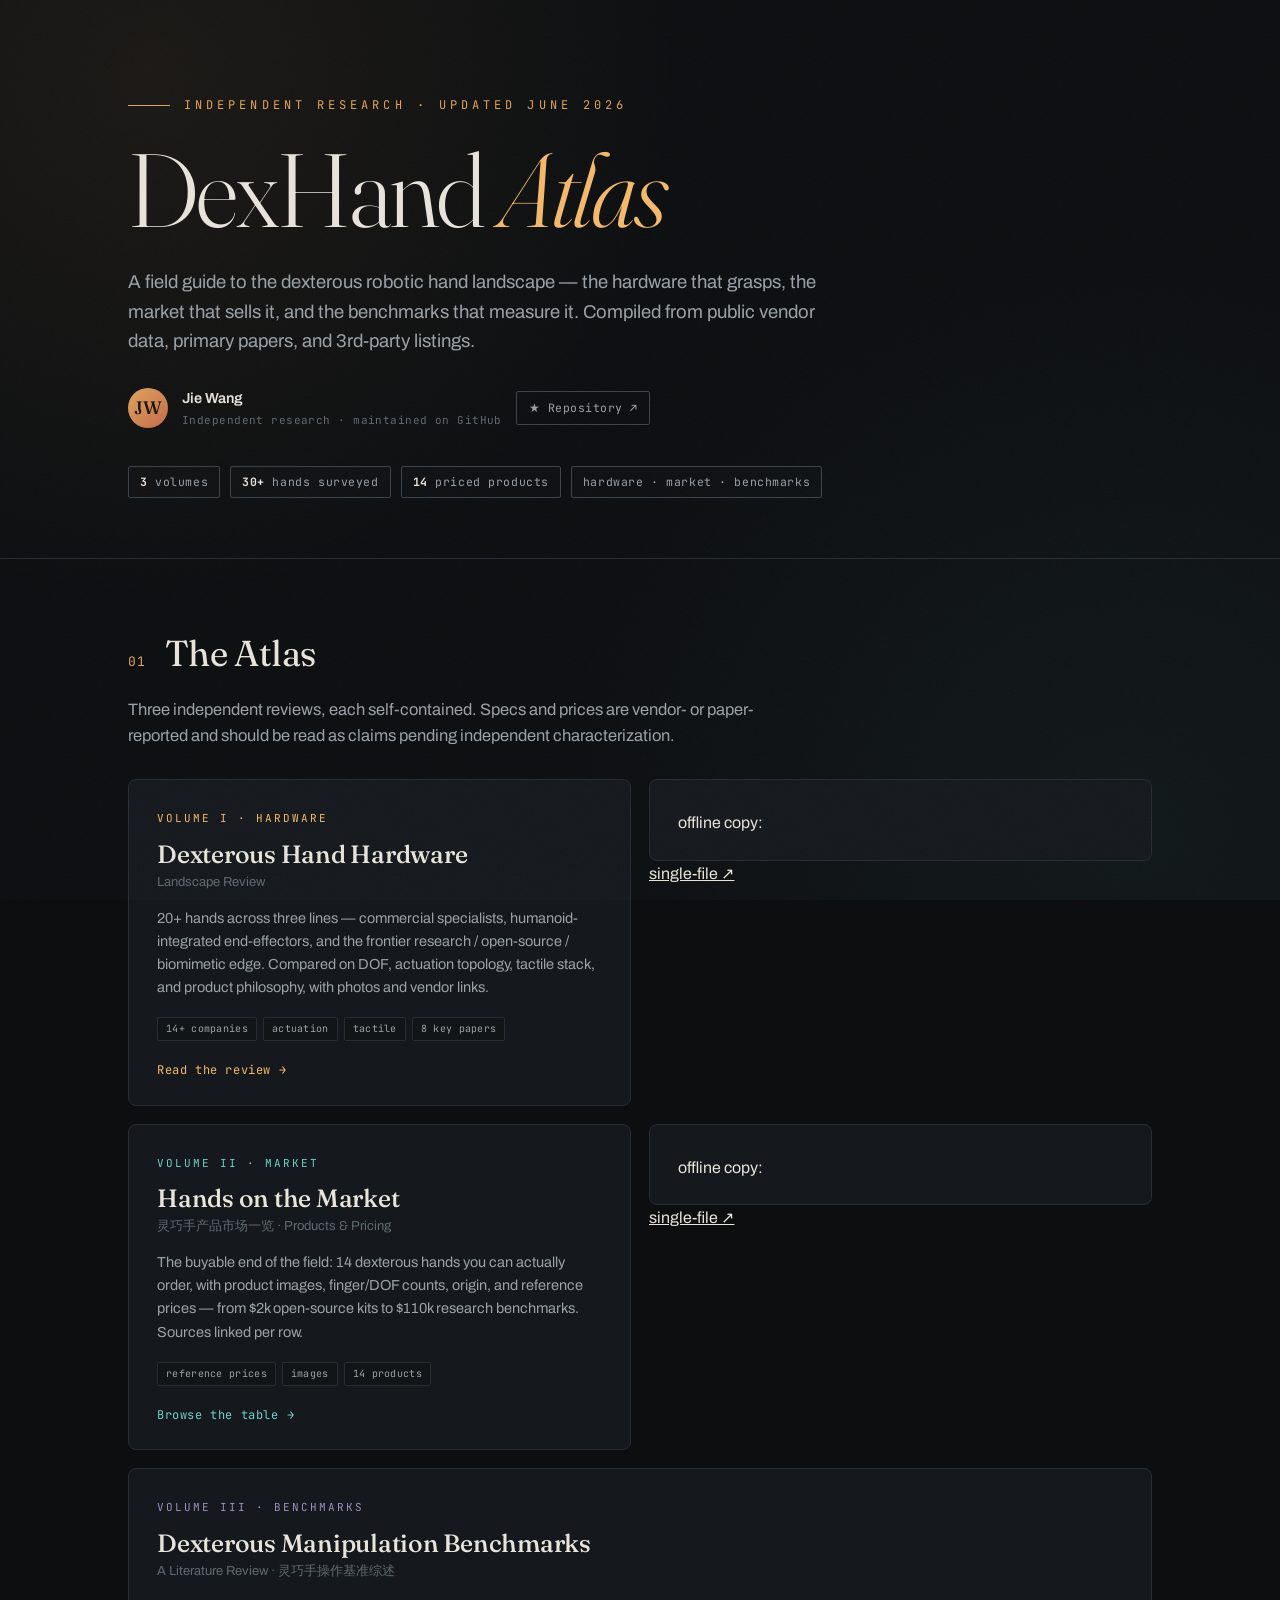
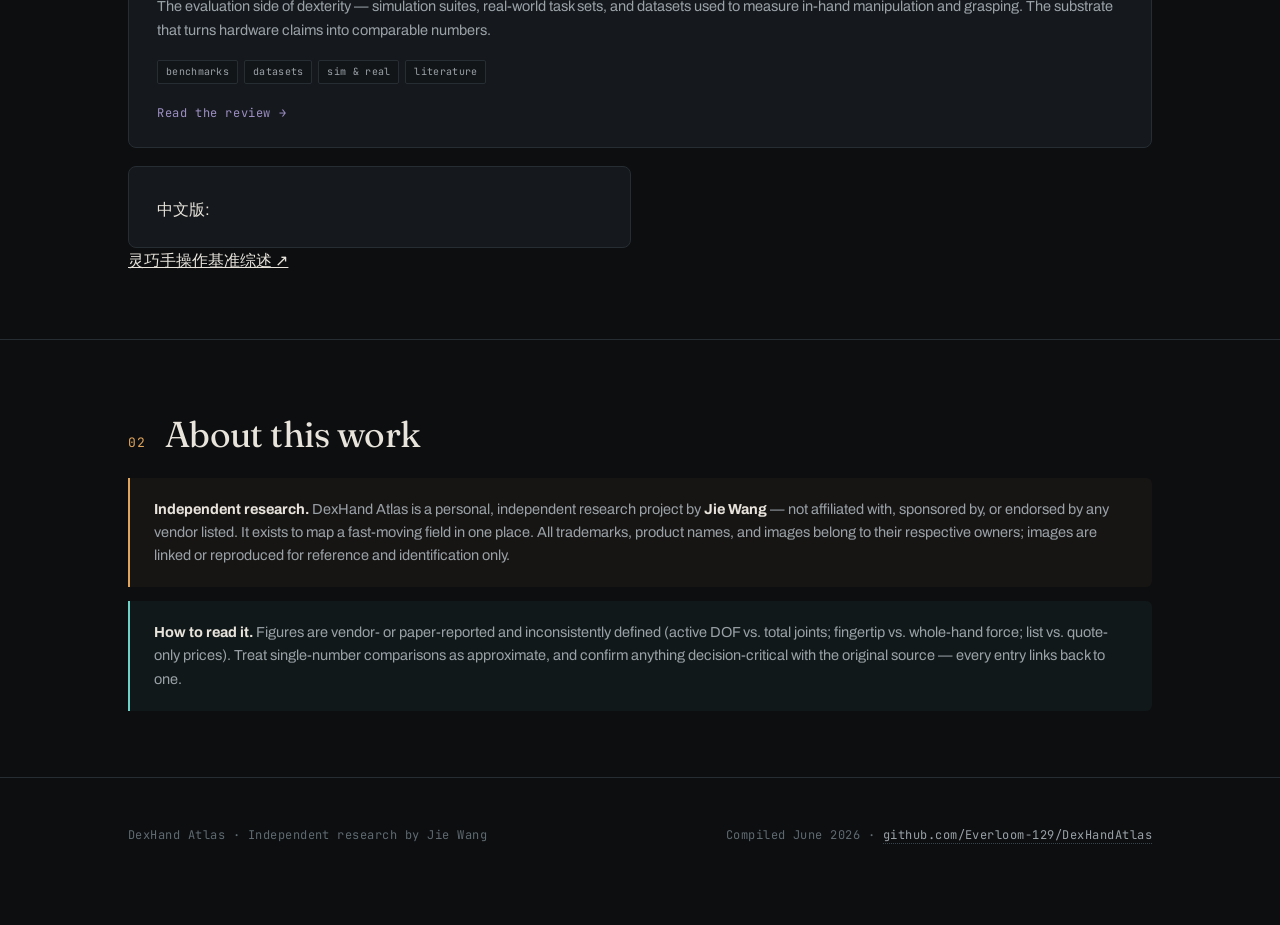
==== index.html @ f581eaa3 "Add landing page for GitHub Pages Independent-research index linking the three volumes (hardware lan" ====
<!DOCTYPE html>
<html lang="en">
<head>
<meta charset="UTF-8">
<meta name="viewport" content="width=device-width, initial-scale=1.0">
<title>DexHand Atlas — Dexterous Hand Research</title>
<meta name="description" content="An independent research atlas of the dexterous robotic hand landscape: hardware, market & pricing, and manipulation benchmarks. Compiled by Jie Wang.">
<meta name="author" content="Jie Wang">
<!-- Open Graph -->
<meta property="og:title" content="DexHand Atlas — Dexterous Hand Research">
<meta property="og:description" content="An independent research atlas of the dexterous robotic hand landscape: hardware, market, and benchmarks.">
<meta property="og:type" content="website">
<link rel="preconnect" href="https://fonts.googleapis.com">
<link rel="preconnect" href="https://fonts.gstatic.com" crossorigin>
<link href="https://fonts.googleapis.com/css2?family=Fraunces:ital,opsz,wght@0,9..144,300..900;1,9..144,400&family=JetBrains+Mono:wght@400;500;700&family=Archivo:wght@400;500;600;700&display=swap" rel="stylesheet">
<style>
  :root{
    --bg:#0c0e10; --bg-2:#121518; --panel:#15191d; --panel-2:#1b2025;
    --line:#262d33; --line-bright:#3a444c;
    --ink:#e8e4dc; --ink-dim:#9aa2a8; --ink-faint:#5f6a71;
    --amber:#e0a45c; --amber-bright:#f4b96b; --cyan:#6fd0c8; --rust:#c46a4a;
    --green:#86b06a; --violet:#9d8fc4;
    --mono:'JetBrains Mono',ui-monospace,monospace;
    --sans:'Archivo',system-ui,sans-serif;
    --serif:'Fraunces',Georgia,serif;
  }
  *{box-sizing:border-box;margin:0;padding:0}
  html{scroll-behavior:smooth}
  body{
    background:var(--bg);color:var(--ink);font-family:var(--sans);line-height:1.6;font-size:16px;
    -webkit-font-smoothing:antialiased;
    background-image:
      radial-gradient(circle at 12% 8%, rgba(224,164,92,.07), transparent 38%),
      radial-gradient(circle at 88% 92%, rgba(111,208,200,.05), transparent 42%);
    background-attachment:fixed;
  }
  body::before{
    content:"";position:fixed;inset:0;pointer-events:none;z-index:9999;opacity:.035;
    background-image:url("data:image/svg+xml,%3Csvg xmlns='http://www.w3.org/2000/svg' width='120' height='120'%3E%3Cfilter id='n'%3E%3CfeTurbulence type='fractalNoise' baseFrequency='.85' numOctaves='3'/%3E%3C/filter%3E%3Crect width='100%25' height='100%25' filter='url(%23n)'/%3E%3C/svg%3E");
  }
  .wrap{max-width:1080px;margin:0 auto;padding:0 28px}
  a{color:inherit}

  /* hero */
  header.hero{padding:96px 0 60px;border-bottom:1px solid var(--line);position:relative;overflow:hidden}
  .kick{
    font-family:var(--mono);font-size:12px;letter-spacing:.34em;text-transform:uppercase;
    color:var(--amber);margin-bottom:26px;display:flex;gap:14px;align-items:center;
    opacity:0;animation:fade .7s ease .1s forwards;
  }
  .kick::before{content:"";width:42px;height:1px;background:var(--amber)}
  h1.title{
    font-family:var(--serif);font-weight:300;font-size:clamp(46px,9vw,104px);line-height:.95;
    letter-spacing:-.025em;opacity:0;animation:rise .9s cubic-bezier(.2,.7,.2,1) .2s forwards;
  }
  h1.title em{font-style:italic;color:var(--amber-bright)}
  .hero .sub{
    margin-top:28px;max-width:64ch;color:var(--ink-dim);font-size:18.5px;
    opacity:0;animation:rise .9s cubic-bezier(.2,.7,.2,1) .35s forwards;
  }
  .byline{
    margin-top:30px;display:flex;align-items:center;gap:14px;flex-wrap:wrap;
    opacity:0;animation:fade .8s ease .5s forwards;
  }
  .byline .avatar{
    width:40px;height:40px;border-radius:50%;background:linear-gradient(135deg,var(--amber),var(--rust));
    display:flex;align-items:center;justify-content:center;font-family:var(--serif);font-weight:500;
    color:#1a1205;font-size:18px;flex-shrink:0;
  }
  .byline .who{font-size:14.5px;color:var(--ink)}
  .byline .who b{font-weight:600}
  .byline .who span{display:block;font-family:var(--mono);font-size:11px;color:var(--ink-faint);letter-spacing:.04em;margin-top:2px}
  .byline a.gh{
    font-family:var(--mono);font-size:11.5px;letter-spacing:.04em;color:var(--ink-dim);
    border:1px solid var(--line-bright);border-radius:2px;padding:7px 12px;text-decoration:none;transition:all .2s;
  }
  .byline a.gh:hover{border-color:var(--cyan);color:var(--ink)}
  .meta{margin-top:36px;display:flex;flex-wrap:wrap;gap:10px;opacity:0;animation:fade .8s ease .6s forwards}
  .chip{
    font-family:var(--mono);font-size:11.5px;letter-spacing:.05em;border:1px solid var(--line-bright);
    border-radius:2px;padding:6px 11px;color:var(--ink-dim);background:rgba(255,255,255,.012);
  }
  .chip b{color:var(--ink)}

  /* section */
  section{padding:66px 0;border-bottom:1px solid var(--line)}
  .sec-head{display:flex;align-items:baseline;gap:18px;margin-bottom:14px}
  .sec-num{font-family:var(--mono);font-size:13px;color:var(--amber);letter-spacing:.1em}
  .sec-head h2{font-family:var(--serif);font-weight:400;font-size:clamp(24px,3.4vw,36px);letter-spacing:-.015em}
  .lead{font-size:16.5px;color:var(--ink-dim);max-width:74ch;margin-bottom:30px}

  /* cards */
  .cards{display:grid;grid-template-columns:repeat(2,1fr);gap:18px}
  .card{
    display:flex;flex-direction:column;background:var(--panel);border:1px solid var(--line);
    border-radius:8px;padding:30px 28px 24px;text-decoration:none;position:relative;overflow:hidden;
    transition:border-color .25s,background .25s,transform .25s;
  }
  .card::before{
    content:"";position:absolute;left:0;top:0;height:100%;width:3px;background:var(--accent,var(--amber));
    opacity:.0;transition:opacity .25s;
  }
  .card:hover{background:var(--panel-2);border-color:var(--line-bright);transform:translateY(-3px)}
  .card:hover::before{opacity:1}
  .card.amber{--accent:var(--amber-bright)}
  .card.cyan{--accent:var(--cyan)}
  .card.violet{--accent:var(--violet)}
  .card.green{--accent:var(--green)}
  .card .vol{font-family:var(--mono);font-size:11px;letter-spacing:.18em;text-transform:uppercase;color:var(--accent,var(--amber))}
  .card h3{font-family:var(--serif);font-weight:500;font-size:25px;line-height:1.12;margin:12px 0 0;color:var(--ink);letter-spacing:-.01em}
  .card .zh{font-family:var(--sans);font-size:13px;color:var(--ink-faint);margin-top:4px}
  .card p{font-size:14.5px;color:var(--ink-dim);margin-top:14px;flex:1}
  .card .tags{display:flex;flex-wrap:wrap;gap:6px;margin-top:18px}
  .card .t{font-family:var(--mono);font-size:10px;padding:3px 8px;border-radius:2px;letter-spacing:.03em;background:var(--bg-2);color:var(--ink-dim);border:1px solid var(--line)}
  .card .go{
    margin-top:20px;display:flex;align-items:center;gap:8px;font-family:var(--mono);font-size:12px;
    letter-spacing:.05em;color:var(--accent,var(--amber));
  }
  .card .go .arrow{transition:transform .25s}
  .card:hover .go .arrow{transform:translateX(5px)}
  .card .alt{margin-top:14px;font-family:var(--mono);font-size:11px;color:var(--ink-faint)}
  .card .alt a{color:var(--cyan);text-decoration:none;border-bottom:1px solid transparent}
  .card .alt a:hover{border-bottom-color:var(--cyan)}
  .span2{grid-column:1 / -1}

  /* about */
  .note{border-left:2px solid var(--amber);background:rgba(224,164,92,.05);padding:20px 24px;font-size:14.5px;color:var(--ink-dim);border-radius:0 6px 6px 0}
  .note b{color:var(--ink)}
  .note + .note{margin-top:14px}
  .note.cyan{border-left-color:var(--cyan);background:rgba(111,208,200,.05)}

  footer{padding:48px 0 80px;color:var(--ink-faint);font-family:var(--mono);font-size:12px;letter-spacing:.04em}
  footer .wrap{display:flex;justify-content:space-between;flex-wrap:wrap;gap:12px;align-items:center}
  footer a{color:var(--ink-dim);text-decoration:none;border-bottom:1px dotted var(--line-bright)}
  footer a:hover{color:var(--cyan)}

  @keyframes rise{from{opacity:0;transform:translateY(22px)}to{opacity:1;transform:none}}
  @keyframes fade{from{opacity:0}to{opacity:1}}
  .reveal{opacity:0;transform:translateY(24px);transition:opacity .7s ease,transform .7s cubic-bezier(.2,.7,.2,1)}
  .reveal.in{opacity:1;transform:none}

  @media(max-width:760px){
    .wrap{padding:0 20px}
    .cards{grid-template-columns:1fr}
    header.hero{padding:64px 0 44px}
    section{padding:48px 0}
  }
</style>
</head>
<body>

<header class="hero">
  <div class="wrap">
    <div class="kick">Independent Research · Updated June 2026</div>
    <h1 class="title">DexHand <em>Atlas</em></h1>
    <p class="sub">A field guide to the dexterous robotic hand landscape — the hardware that grasps, the market that sells it, and the benchmarks that measure it. Compiled from public vendor data, primary papers, and 3rd-party listings.</p>
    <div class="byline">
      <div class="avatar">JW</div>
      <div class="who"><b>Jie&nbsp;Wang</b><span>Independent research · maintained on GitHub</span></div>
      <a class="gh" href="https://github.com/Everloom-129/DexHandAtlas" target="_blank" rel="noopener">★ Repository ↗</a>
    </div>
    <div class="meta">
      <span class="chip"><b>3</b> volumes</span>
      <span class="chip"><b>30+</b> hands surveyed</span>
      <span class="chip"><b>14</b> priced products</span>
      <span class="chip">hardware · market · benchmarks</span>
    </div>
  </div>
</header>

<!-- THE ATLAS -->
<section>
  <div class="wrap reveal">
    <div class="sec-head"><span class="sec-num">01</span><h2>The Atlas</h2></div>
    <p class="lead">Three independent reviews, each self-contained. Specs and prices are vendor- or paper-reported and should be read as claims pending independent characterization.</p>

    <div class="cards">

      <a class="card amber" href="dexhand_hardware_review.html">
        <span class="vol">Volume I · Hardware</span>
        <h3>Dexterous Hand Hardware</h3>
        <div class="zh">Landscape Review</div>
        <p>20+ hands across three lines — commercial specialists, humanoid-integrated end-effectors, and the frontier research / open-source / biomimetic edge. Compared on DOF, actuation topology, tactile stack, and product philosophy, with photos and vendor links.</p>
        <div class="tags"><span class="t">14+ companies</span><span class="t">actuation</span><span class="t">tactile</span><span class="t">8 key papers</span></div>
        <div class="go"><span>Read the review</span><span class="arrow">→</span></div>
        <div class="alt">offline copy: <a href="dexhand_hardware_review_standalone.html">single-file ↗</a></div>
      </a>

      <a class="card cyan" href="dex_hand_products.html">
        <span class="vol">Volume II · Market</span>
        <h3>Hands on the Market</h3>
        <div class="zh">灵巧手产品市场一览 · Products &amp; Pricing</div>
        <p>The buyable end of the field: 14 dexterous hands you can actually order, with product images, finger/DOF counts, origin, and reference prices — from $2k open-source kits to $110k research benchmarks. Sources linked per row.</p>
        <div class="tags"><span class="t">reference prices</span><span class="t">images</span><span class="t">14 products</span></div>
        <div class="go"><span>Browse the table</span><span class="arrow">→</span></div>
        <div class="alt">offline copy: <a href="dex_hand_products_standalone.html">single-file ↗</a></div>
      </a>

      <a class="card violet span2" href="dexhand_benchmarks.html">
        <span class="vol">Volume III · Benchmarks</span>
        <h3>Dexterous Manipulation Benchmarks</h3>
        <div class="zh">A Literature Review · 灵巧手操作基准综述</div>
        <p>The evaluation side of dexterity — simulation suites, real-world task sets, and datasets used to measure in-hand manipulation and grasping. The substrate that turns hardware claims into comparable numbers.</p>
        <div class="tags"><span class="t">benchmarks</span><span class="t">datasets</span><span class="t">sim &amp; real</span><span class="t">literature</span></div>
        <div class="go"><span>Read the review</span><span class="arrow">→</span></div>
        <div class="alt">中文版: <a href="dexbench_survey_sonnet.html">灵巧手操作基准综述 ↗</a></div>
      </a>

    </div>
  </div>
</section>

<!-- ABOUT -->
<section>
  <div class="wrap reveal">
    <div class="sec-head"><span class="sec-num">02</span><h2>About this work</h2></div>
    <div class="note">
      <b>Independent research.</b> DexHand Atlas is a personal, independent research project by <b>Jie Wang</b> — not affiliated with, sponsored by, or endorsed by any vendor listed. It exists to map a fast-moving field in one place. All trademarks, product names, and images belong to their respective owners; images are linked or reproduced for reference and identification only.
    </div>
    <div class="note cyan">
      <b>How to read it.</b> Figures are vendor- or paper-reported and inconsistently defined (active DOF vs. total joints; fingertip vs. whole-hand force; list vs. quote-only prices). Treat single-number comparisons as approximate, and confirm anything decision-critical with the original source — every entry links back to one.
    </div>
  </div>
</section>

<footer>
  <div class="wrap">
    <span>DexHand Atlas · Independent research by Jie Wang</span>
    <span>Compiled June 2026 · <a href="https://github.com/Everloom-129/DexHandAtlas" target="_blank" rel="noopener">github.com/Everloom-129/DexHandAtlas</a></span>
  </div>
</footer>

<script>
  const io=new IntersectionObserver(es=>es.forEach(e=>{if(e.isIntersecting){e.target.classList.add('in');io.unobserve(e.target);}}),{threshold:.06});
  document.querySelectorAll('.reveal').forEach(el=>io.observe(el));
</script>
</body>
</html>
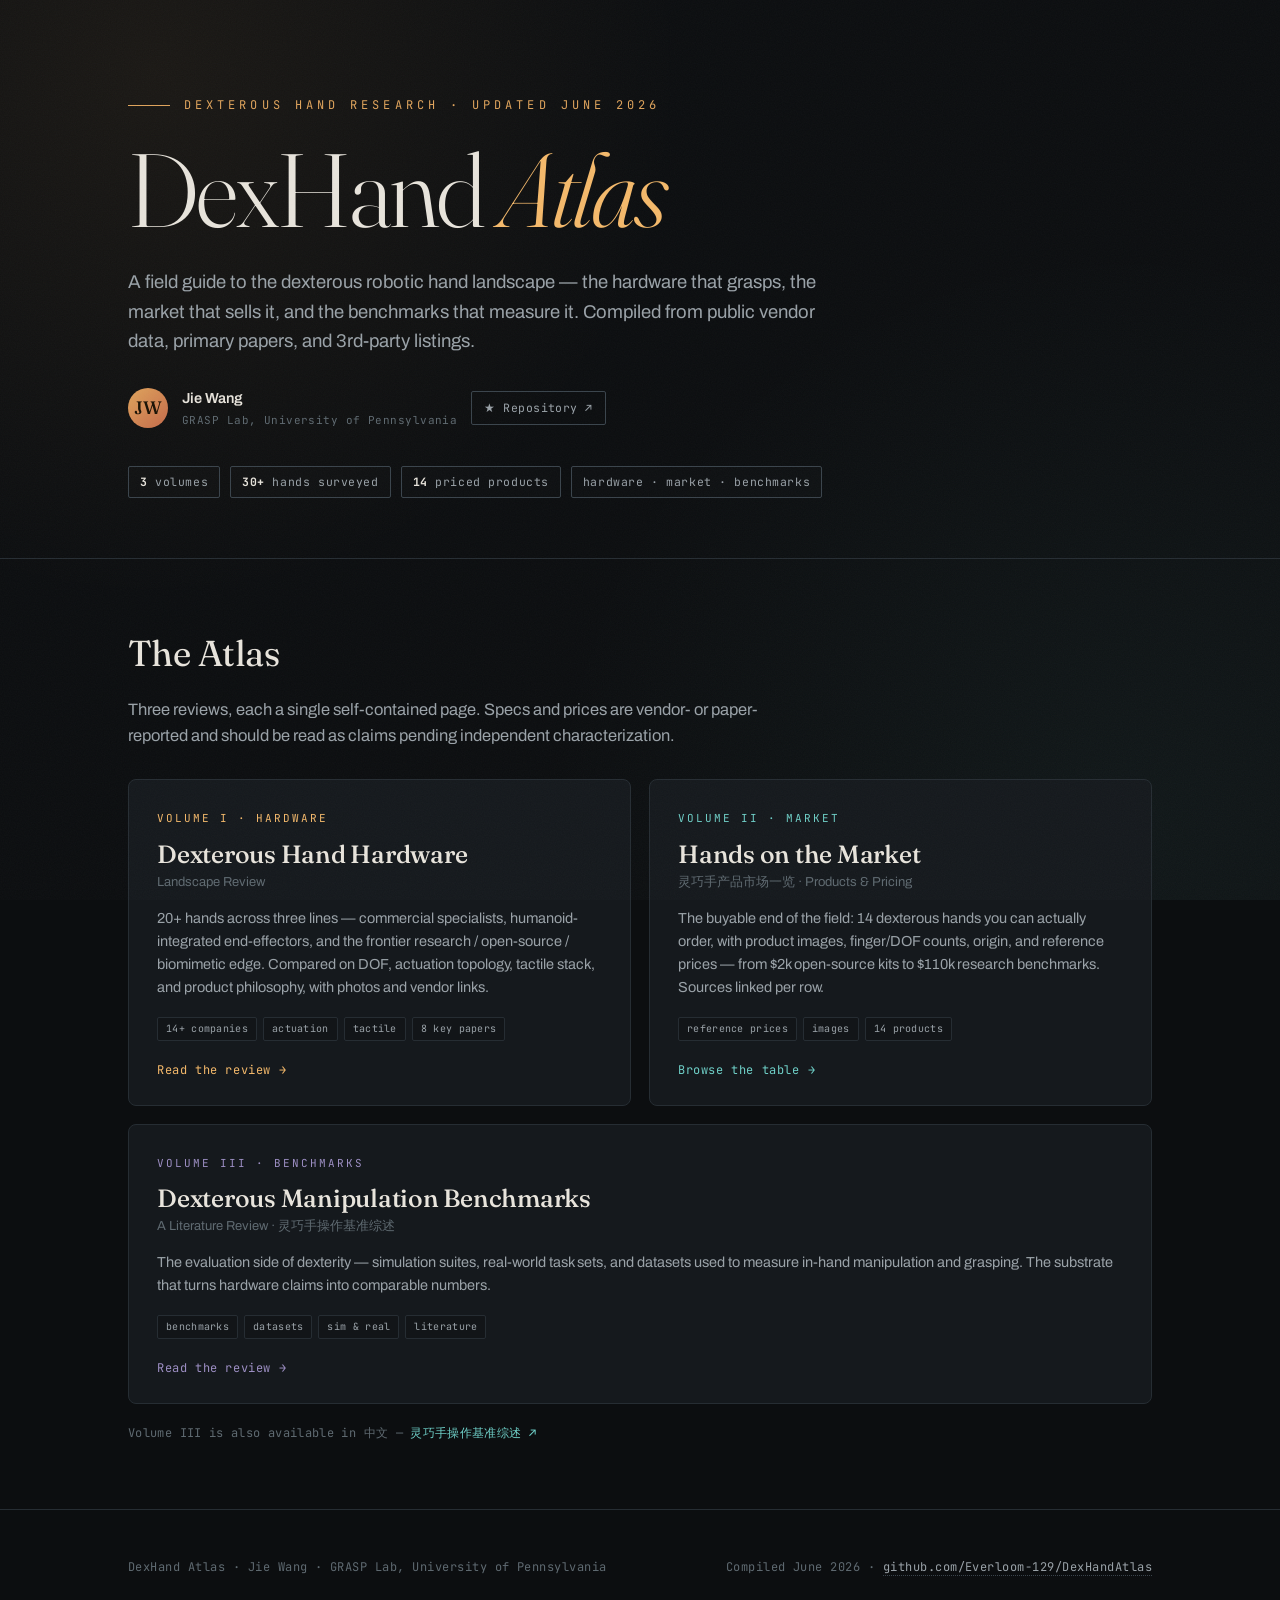
==== commit 4bb5fedb: "Fix landing page; add README - Attribute to GRASP Lab, University of Pennsylvania - Link cards to th" ====
--- a/index.html
+++ b/index.html
@@ -4,11 +4,11 @@
 <meta charset="UTF-8">
 <meta name="viewport" content="width=device-width, initial-scale=1.0">
 <title>DexHand Atlas — Dexterous Hand Research</title>
-<meta name="description" content="An independent research atlas of the dexterous robotic hand landscape: hardware, market & pricing, and manipulation benchmarks. Compiled by Jie Wang.">
+<meta name="description" content="A research atlas of the dexterous robotic hand landscape: hardware, market & pricing, and manipulation benchmarks. Jie Wang, GRASP Lab, University of Pennsylvania.">
 <meta name="author" content="Jie Wang">
 <!-- Open Graph -->
 <meta property="og:title" content="DexHand Atlas — Dexterous Hand Research">
-<meta property="og:description" content="An independent research atlas of the dexterous robotic hand landscape: hardware, market, and benchmarks.">
+<meta property="og:description" content="A research atlas of the dexterous robotic hand landscape: hardware, market, and benchmarks. GRASP Lab, University of Pennsylvania.">
 <meta property="og:type" content="website">
 <link rel="preconnect" href="https://fonts.googleapis.com">
 <link rel="preconnect" href="https://fonts.gstatic.com" crossorigin>
@@ -122,6 +122,9 @@
   .card .alt a{color:var(--cyan);text-decoration:none;border-bottom:1px solid transparent}
   .card .alt a:hover{border-bottom-color:var(--cyan)}
   .span2{grid-column:1 / -1}
+  .atlas-note{margin-top:20px;font-family:var(--mono);font-size:12px;color:var(--ink-faint);letter-spacing:.03em}
+  .atlas-note a{color:var(--cyan);text-decoration:none;border-bottom:1px solid transparent;transition:border-color .2s}
+  .atlas-note a:hover{border-bottom-color:var(--cyan)}
 
   /* about */
   .note{border-left:2px solid var(--amber);background:rgba(224,164,92,.05);padding:20px 24px;font-size:14.5px;color:var(--ink-dim);border-radius:0 6px 6px 0}
@@ -151,12 +154,12 @@
 
 <header class="hero">
   <div class="wrap">
-    <div class="kick">Independent Research · Updated June 2026</div>
+    <div class="kick">Dexterous Hand Research · Updated June 2026</div>
     <h1 class="title">DexHand <em>Atlas</em></h1>
     <p class="sub">A field guide to the dexterous robotic hand landscape — the hardware that grasps, the market that sells it, and the benchmarks that measure it. Compiled from public vendor data, primary papers, and 3rd-party listings.</p>
     <div class="byline">
       <div class="avatar">JW</div>
-      <div class="who"><b>Jie&nbsp;Wang</b><span>Independent research · maintained on GitHub</span></div>
+      <div class="who"><b>Jie&nbsp;Wang</b><span>GRASP Lab, University of Pennsylvania</span></div>
       <a class="gh" href="https://github.com/Everloom-129/DexHandAtlas" target="_blank" rel="noopener">★ Repository ↗</a>
     </div>
     <div class="meta">
@@ -171,29 +174,27 @@
 <!-- THE ATLAS -->
 <section>
   <div class="wrap reveal">
-    <div class="sec-head"><span class="sec-num">01</span><h2>The Atlas</h2></div>
-    <p class="lead">Three independent reviews, each self-contained. Specs and prices are vendor- or paper-reported and should be read as claims pending independent characterization.</p>
+    <div class="sec-head"><h2>The Atlas</h2></div>
+    <p class="lead">Three reviews, each a single self-contained page. Specs and prices are vendor- or paper-reported and should be read as claims pending independent characterization.</p>
 
     <div class="cards">
 
-      <a class="card amber" href="dexhand_hardware_review.html">
+      <a class="card amber" href="dexhand_hardware_review_standalone.html">
         <span class="vol">Volume I · Hardware</span>
         <h3>Dexterous Hand Hardware</h3>
         <div class="zh">Landscape Review</div>
         <p>20+ hands across three lines — commercial specialists, humanoid-integrated end-effectors, and the frontier research / open-source / biomimetic edge. Compared on DOF, actuation topology, tactile stack, and product philosophy, with photos and vendor links.</p>
         <div class="tags"><span class="t">14+ companies</span><span class="t">actuation</span><span class="t">tactile</span><span class="t">8 key papers</span></div>
         <div class="go"><span>Read the review</span><span class="arrow">→</span></div>
-        <div class="alt">offline copy: <a href="dexhand_hardware_review_standalone.html">single-file ↗</a></div>
       </a>
 
-      <a class="card cyan" href="dex_hand_products.html">
+      <a class="card cyan" href="dex_hand_products_standalone.html">
         <span class="vol">Volume II · Market</span>
         <h3>Hands on the Market</h3>
         <div class="zh">灵巧手产品市场一览 · Products &amp; Pricing</div>
         <p>The buyable end of the field: 14 dexterous hands you can actually order, with product images, finger/DOF counts, origin, and reference prices — from $2k open-source kits to $110k research benchmarks. Sources linked per row.</p>
         <div class="tags"><span class="t">reference prices</span><span class="t">images</span><span class="t">14 products</span></div>
         <div class="go"><span>Browse the table</span><span class="arrow">→</span></div>
-        <div class="alt">offline copy: <a href="dex_hand_products_standalone.html">single-file ↗</a></div>
       </a>
 
       <a class="card violet span2" href="dexhand_benchmarks.html">
@@ -203,29 +204,16 @@
         <p>The evaluation side of dexterity — simulation suites, real-world task sets, and datasets used to measure in-hand manipulation and grasping. The substrate that turns hardware claims into comparable numbers.</p>
         <div class="tags"><span class="t">benchmarks</span><span class="t">datasets</span><span class="t">sim &amp; real</span><span class="t">literature</span></div>
         <div class="go"><span>Read the review</span><span class="arrow">→</span></div>
-        <div class="alt">中文版: <a href="dexbench_survey_sonnet.html">灵巧手操作基准综述 ↗</a></div>
       </a>
 
     </div>
+    <p class="atlas-note">Volume III is also available in 中文 — <a href="dexbench_survey_sonnet.html">灵巧手操作基准综述 ↗</a></p>
   </div>
 </section>
 
-<!-- ABOUT -->
-<section>
-  <div class="wrap reveal">
-    <div class="sec-head"><span class="sec-num">02</span><h2>About this work</h2></div>
-    <div class="note">
-      <b>Independent research.</b> DexHand Atlas is a personal, independent research project by <b>Jie Wang</b> — not affiliated with, sponsored by, or endorsed by any vendor listed. It exists to map a fast-moving field in one place. All trademarks, product names, and images belong to their respective owners; images are linked or reproduced for reference and identification only.
-    </div>
-    <div class="note cyan">
-      <b>How to read it.</b> Figures are vendor- or paper-reported and inconsistently defined (active DOF vs. total joints; fingertip vs. whole-hand force; list vs. quote-only prices). Treat single-number comparisons as approximate, and confirm anything decision-critical with the original source — every entry links back to one.
-    </div>
-  </div>
-</section>
-
 <footer>
   <div class="wrap">
-    <span>DexHand Atlas · Independent research by Jie Wang</span>
+    <span>DexHand Atlas · Jie Wang · GRASP Lab, University of Pennsylvania</span>
     <span>Compiled June 2026 · <a href="https://github.com/Everloom-129/DexHandAtlas" target="_blank" rel="noopener">github.com/Everloom-129/DexHandAtlas</a></span>
   </div>
 </footer>
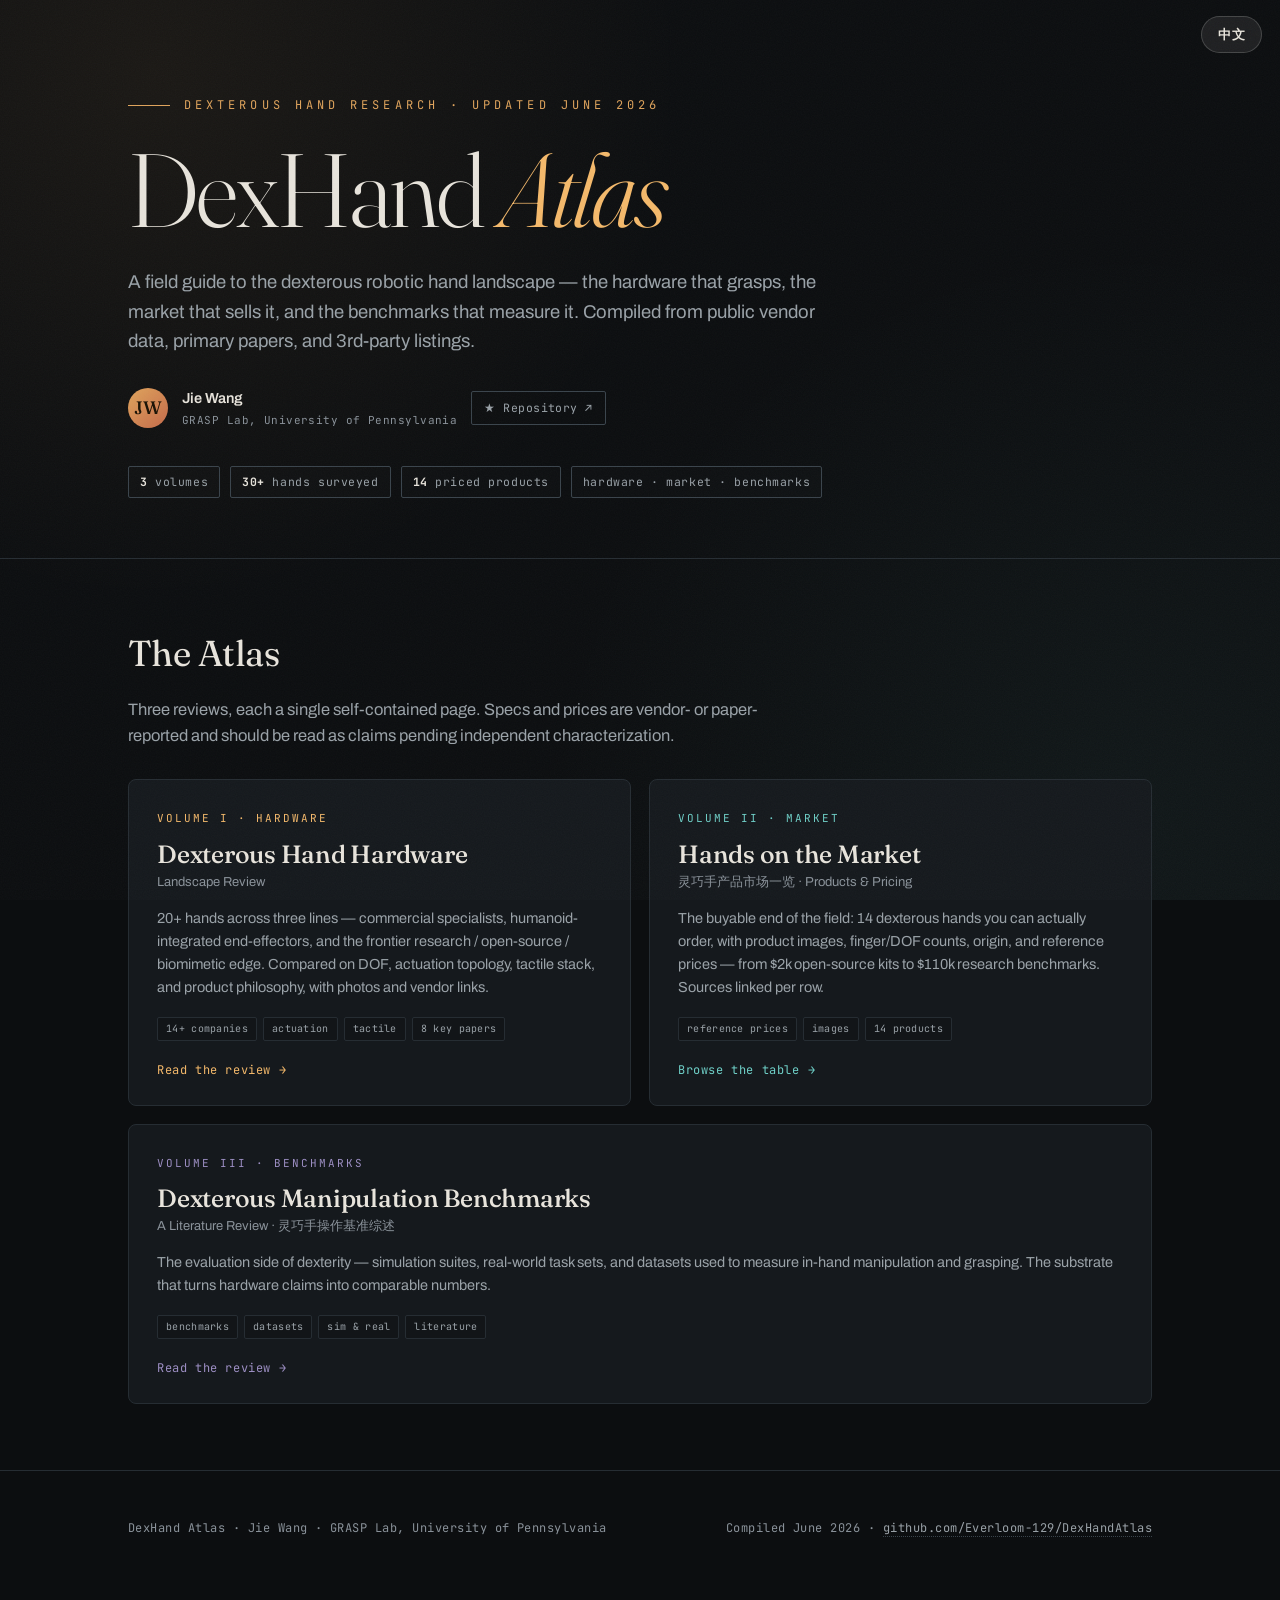
==== commit a40e674f: "Proofread Chinese pages; drop product standalone - Proofread hardware-review 中文: clean up "clean pro" ====
--- a/index.html
+++ b/index.html
@@ -17,7 +17,7 @@
   :root{
     --bg:#0c0e10; --bg-2:#121518; --panel:#15191d; --panel-2:#1b2025;
     --line:#262d33; --line-bright:#3a444c;
-    --ink:#e8e4dc; --ink-dim:#9aa2a8; --ink-faint:#5f6a71;
+    --ink:#e8e4dc; --ink-dim:#9aa2a8; --ink-faint:#8a929a;
     --amber:#e0a45c; --amber-bright:#f4b96b; --cyan:#6fd0c8; --rust:#c46a4a;
     --green:#86b06a; --violet:#9d8fc4;
     --mono:'JetBrains Mono',ui-monospace,monospace;
@@ -147,10 +147,21 @@
     .cards{grid-template-columns:1fr}
     header.hero{padding:64px 0 44px}
     section{padding:48px 0}
+    .langswitch{top:12px;right:12px}
+  }
+  .langswitch{position:fixed;top:16px;right:18px;z-index:1000;font:600 13px/1 -apple-system,system-ui,"Noto Sans CJK SC","Microsoft YaHei",sans-serif;letter-spacing:.02em;padding:11px 16px;border-radius:999px;text-decoration:none;color:inherit;background:rgba(128,128,128,.16);border:1px solid rgba(128,128,128,.4);backdrop-filter:blur(10px);-webkit-backdrop-filter:blur(10px);transition:background .2s,border-color .2s,transform .2s}
+  .langswitch:hover{background:rgba(128,128,128,.3);transform:translateY(-1px)}
+  a:focus-visible,button:focus-visible,.langswitch:focus-visible{outline:2px solid currentColor;outline-offset:3px;border-radius:3px}
+  @media (prefers-reduced-motion: reduce){
+    *,*::before,*::after{animation-duration:.001ms!important;animation-iteration-count:1!important;transition-duration:.001ms!important;scroll-behavior:auto!important}
+    .reveal{opacity:1!important;transform:none!important}
+    .langswitch:hover{transform:none}
   }
 </style>
+<noscript><style>.reveal{opacity:1!important;transform:none!important}</style></noscript>
 </head>
 <body>
+<a class="langswitch" href="index.zh.html" hreflang="zh-Hans" lang="zh-CN" aria-label="切换到中文">中文</a>
 
 <header class="hero">
   <div class="wrap">
@@ -188,7 +199,7 @@
         <div class="go"><span>Read the review</span><span class="arrow">→</span></div>
       </a>
 
-      <a class="card cyan" href="dex_hand_products_standalone.html">
+      <a class="card cyan" href="dex_hand_products.html">
         <span class="vol">Volume II · Market</span>
         <h3>Hands on the Market</h3>
         <div class="zh">灵巧手产品市场一览 · Products &amp; Pricing</div>
@@ -207,7 +218,6 @@
       </a>
 
     </div>
-    <p class="atlas-note">Volume III is also available in 中文 — <a href="dexbench_survey_sonnet.html">灵巧手操作基准综述 ↗</a></p>
   </div>
 </section>
 
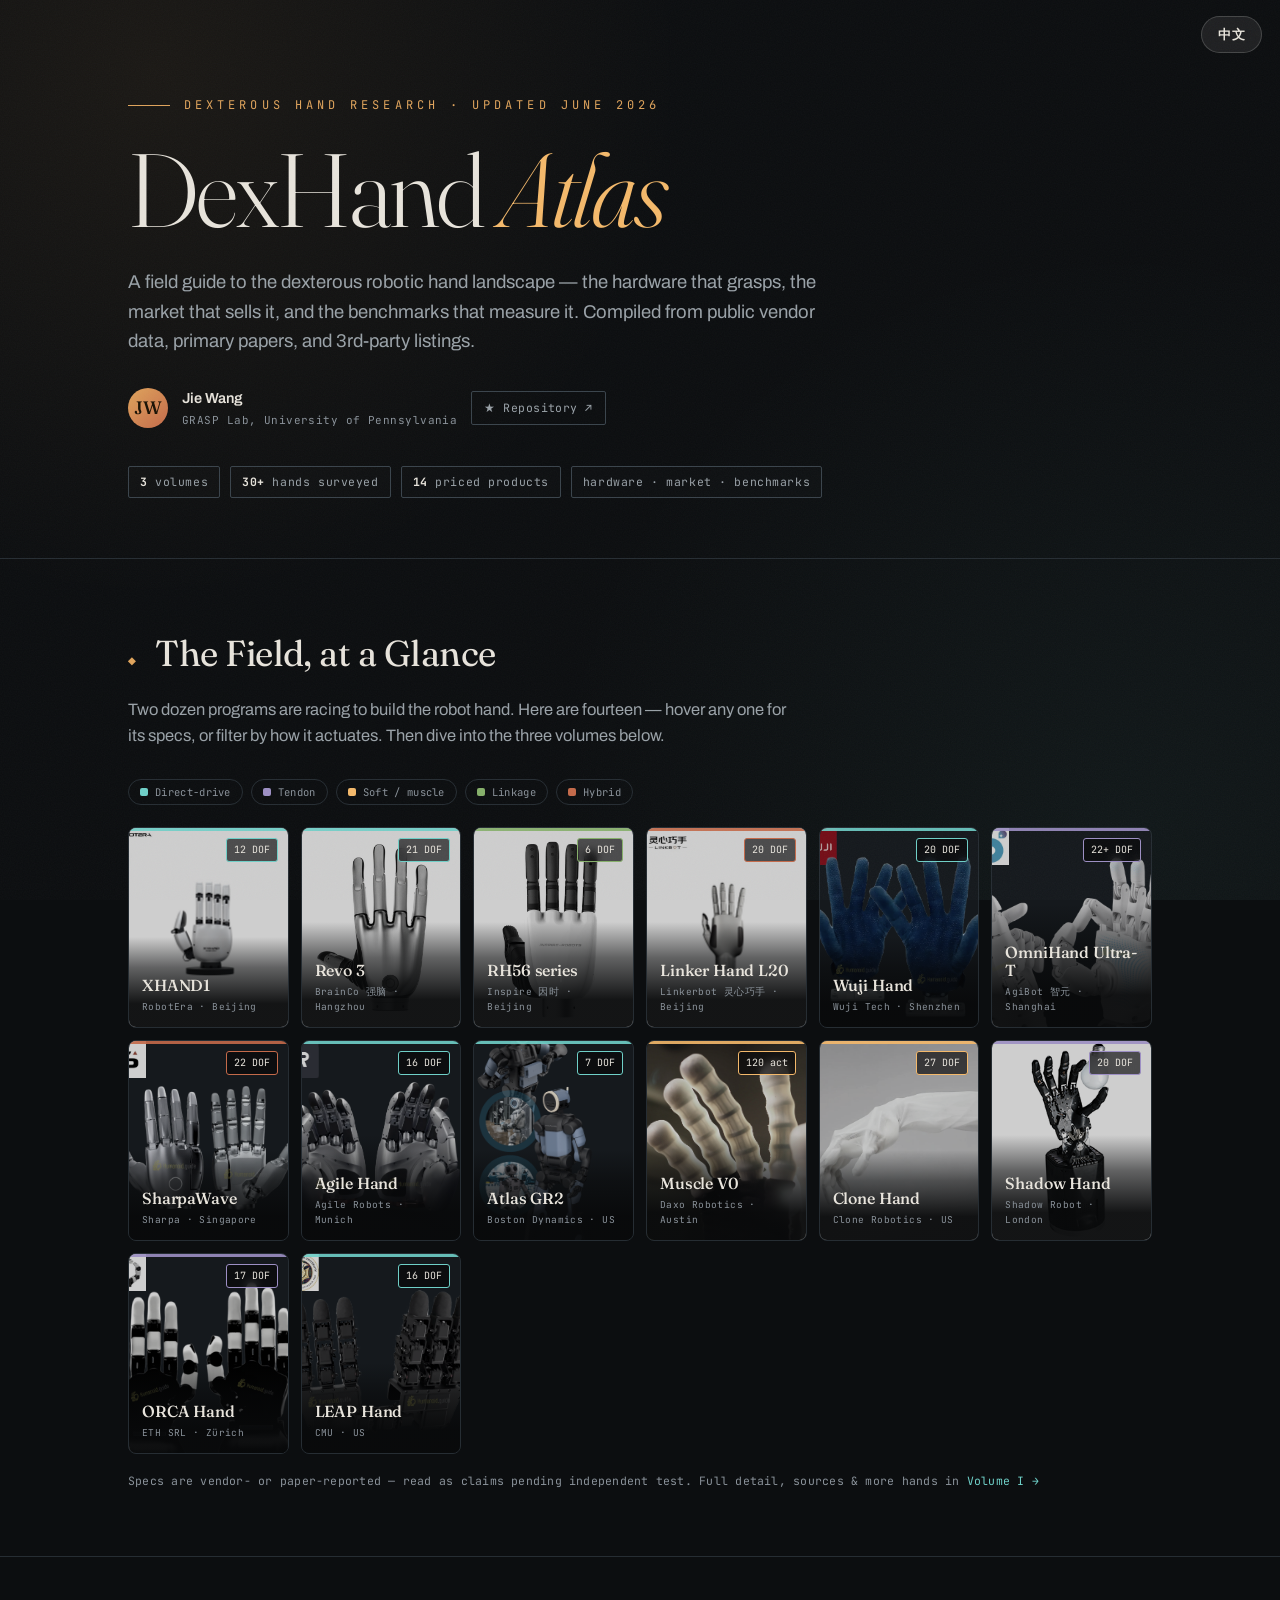
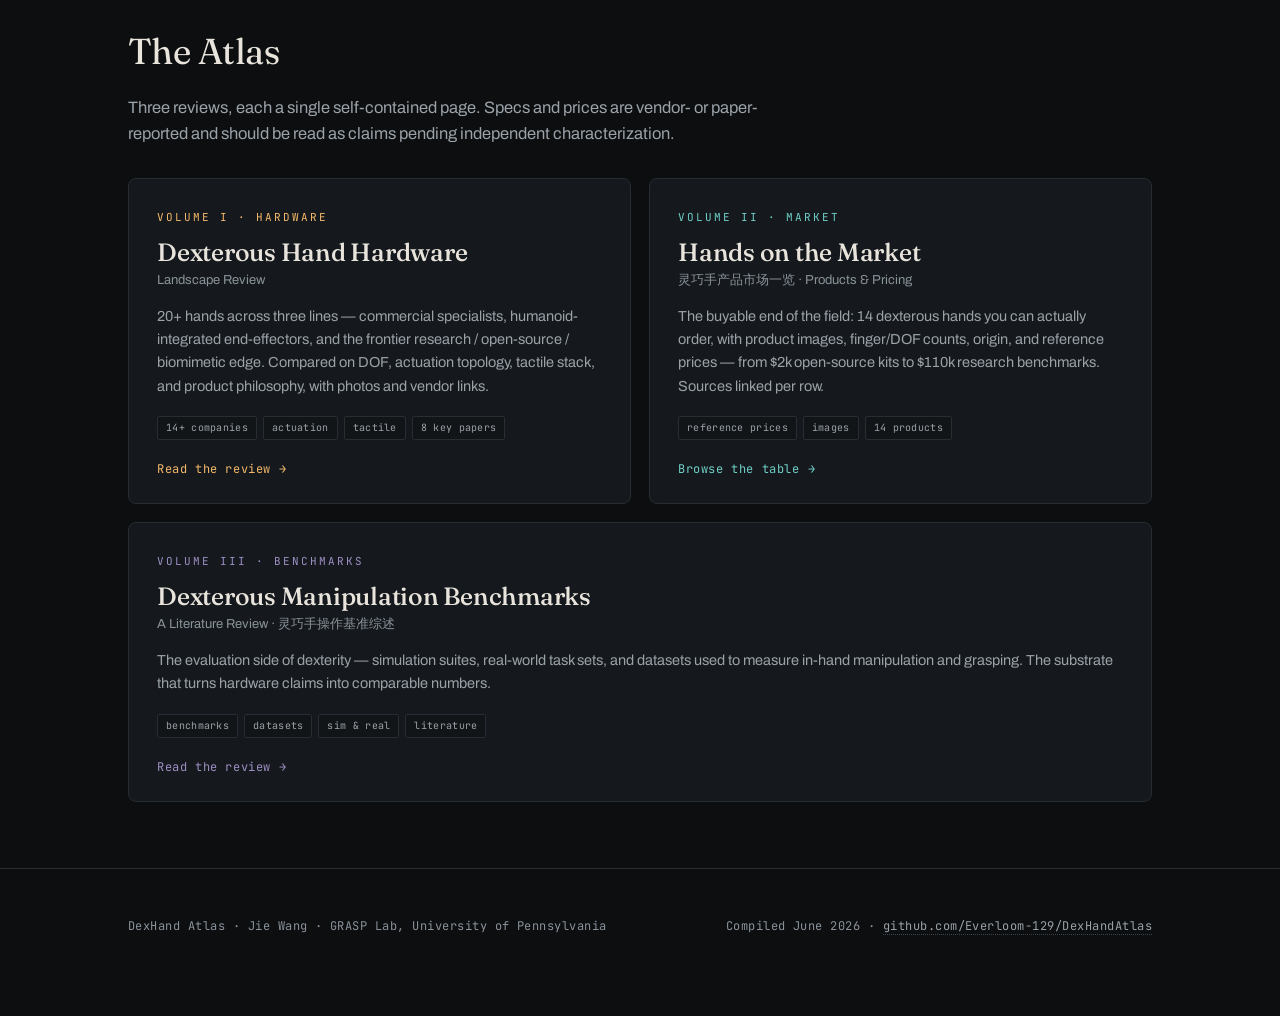
==== commit 3f69f452: "Add interactive hand wall to landing page A 14-hand visual grid up top — hover any hand for actuatio" ====
--- a/index.html
+++ b/index.html
@@ -126,6 +126,51 @@
   .atlas-note a{color:var(--cyan);text-decoration:none;border-bottom:1px solid transparent;transition:border-color .2s}
   .atlas-note a:hover{border-bottom-color:var(--cyan)}
 
+  /* hand wall */
+  .wall-head{display:flex;justify-content:space-between;align-items:flex-end;gap:18px;flex-wrap:wrap}
+  .legend{display:flex;flex-wrap:wrap;gap:8px}
+  .legend button{
+    font-family:var(--mono);font-size:10.5px;letter-spacing:.03em;color:var(--ink-faint);
+    background:transparent;border:1px solid var(--line);border-radius:999px;padding:5px 11px;
+    display:inline-flex;align-items:center;gap:7px;cursor:pointer;transition:border-color .2s,color .2s,background .2s;
+  }
+  .legend button:hover{color:var(--ink-dim);border-color:var(--line-bright)}
+  .legend button i{width:8px;height:8px;border-radius:2px;background:var(--lc);flex-shrink:0}
+  .legend button[aria-pressed="true"]{color:var(--ink);border-color:var(--lc);background:rgba(255,255,255,.04)}
+  .wall{display:grid;grid-template-columns:repeat(auto-fill,minmax(158px,1fr));gap:12px;margin-top:22px}
+  .hand{
+    position:relative;aspect-ratio:4/5;border-radius:8px;overflow:hidden;display:block;
+    border:1px solid var(--line);background:var(--panel);text-decoration:none;
+    transition:border-color .25s,transform .25s,opacity .3s;
+  }
+  .hand img{
+    position:absolute;inset:0;width:100%;height:100%;object-fit:cover;
+    filter:grayscale(.45) brightness(.8) contrast(1.03);transition:filter .35s,transform .5s;
+  }
+  .hand::before{content:"";position:absolute;left:0;top:0;width:100%;height:3px;z-index:3;background:var(--ha);opacity:.9}
+  .hand .dof{
+    position:absolute;top:10px;right:10px;z-index:3;font-family:var(--mono);font-size:10px;
+    padding:3px 7px;border-radius:3px;color:var(--ink);background:rgba(8,9,10,.66);
+    border:1px solid var(--ha);backdrop-filter:blur(4px);-webkit-backdrop-filter:blur(4px);
+  }
+  .cap{
+    position:absolute;left:0;right:0;bottom:0;z-index:2;padding:40px 13px 13px;
+    background:linear-gradient(to top,rgba(8,9,10,.94) 26%,rgba(8,9,10,.55) 66%,transparent);
+  }
+  .cap .nm{font-family:var(--serif);font-weight:500;font-size:16px;color:var(--ink);line-height:1.12;display:block;letter-spacing:-.01em}
+  .cap .og{font-family:var(--mono);font-size:9.5px;letter-spacing:.04em;color:var(--ink-faint);margin-top:4px;display:block}
+  .specs{max-height:0;opacity:0;overflow:hidden;transition:max-height .4s cubic-bezier(.2,.7,.2,1),opacity .3s}
+  .specs .act{display:block;font-family:var(--mono);font-size:9.5px;letter-spacing:.05em;text-transform:uppercase;color:var(--ha);margin-top:9px}
+  .specs .nt{display:block;font-size:11.5px;color:var(--ink-dim);margin-top:5px;line-height:1.35}
+  .hand:hover,.hand:focus-visible{transform:translateY(-4px);border-color:var(--ha);outline:none}
+  .hand:hover img,.hand:focus-visible img{filter:grayscale(0) brightness(.92) contrast(1.02);transform:scale(1.06)}
+  .hand:hover .specs,.hand:focus-visible .specs{max-height:140px;opacity:1}
+  .wall.filtered .hand{opacity:.16}
+  .wall.filtered .hand.match{opacity:1}
+  .wall-foot{margin-top:18px;font-family:var(--mono);font-size:11.5px;color:var(--ink-faint);letter-spacing:.02em}
+  .wall-foot a{color:var(--cyan);text-decoration:none;border-bottom:1px solid transparent;transition:border-color .2s}
+  .wall-foot a:hover{border-bottom-color:var(--cyan)}
+
   /* about */
   .note{border-left:2px solid var(--amber);background:rgba(224,164,92,.05);padding:20px 24px;font-size:14.5px;color:var(--ink-dim);border-radius:0 6px 6px 0}
   .note b{color:var(--ink)}
@@ -145,6 +190,8 @@
   @media(max-width:760px){
     .wrap{padding:0 20px}
     .cards{grid-template-columns:1fr}
+    .wall{grid-template-columns:repeat(auto-fill,minmax(132px,1fr));gap:9px}
+    .cap .nm{font-size:14px}
     header.hero{padding:64px 0 44px}
     section{padding:48px 0}
     .langswitch{top:12px;right:12px}
@@ -182,6 +229,125 @@
   </div>
 </header>
 
+<!-- THE HAND WALL -->
+<section>
+  <div class="wrap reveal">
+    <div class="sec-head"><span class="sec-num">◆</span><h2>The Field, at a Glance</h2></div>
+    <p class="lead">Two dozen programs are racing to build the robot hand. Here are fourteen — hover any one for its specs, or filter by how it actuates. Then dive into the three volumes below.</p>
+    <div class="wall-head">
+      <div class="legend">
+        <button data-filter="direct" aria-pressed="false" style="--lc:var(--cyan)"><i></i>Direct-drive</button>
+        <button data-filter="tendon" aria-pressed="false" style="--lc:var(--violet)"><i></i>Tendon</button>
+        <button data-filter="soft" aria-pressed="false" style="--lc:var(--amber-bright)"><i></i>Soft / muscle</button>
+        <button data-filter="link" aria-pressed="false" style="--lc:var(--green)"><i></i>Linkage</button>
+        <button data-filter="mixed" aria-pressed="false" style="--lc:var(--rust)"><i></i>Hybrid</button>
+      </div>
+    </div>
+
+    <div class="wall">
+      <a class="hand" data-act="direct" style="--ha:var(--cyan)" href="dexhand_hardware_review.html" aria-label="XHAND1 by RobotEra, 12 DOF, full-gear direct drive">
+        <img src="images/xhand1.jpg" alt="XHAND1 dexterous hand by RobotEra" loading="lazy">
+        <span class="dof">12 DOF</span>
+        <div class="cap"><span class="nm">XHAND1</span><span class="og">RobotEra · Beijing</span>
+          <div class="specs"><span class="act">Full-gear QDD</span><span class="nt">~80 N grip · ERA-42 VLA · Vision Pro teleop</span></div></div>
+      </a>
+
+      <a class="hand" data-act="direct" style="--ha:var(--cyan)" href="dexhand_hardware_review.html" aria-label="Revo 3 by BrainCo, 21 DOF, direct backdrivable drive">
+        <img src="images/brainco-revo2.jpg" alt="Revo dexterous hand by BrainCo" loading="lazy">
+        <span class="dof">21 DOF</span>
+        <div class="cap"><span class="nm">Revo 3</span><span class="og">BrainCo 强脑 · Hangzhou</span>
+          <div class="specs"><span class="act">Direct, backdrivable</span><span class="nt">70 N · full-palm visuo-tactile · BCI heritage</span></div></div>
+      </a>
+
+      <a class="hand" data-act="link" style="--ha:var(--green)" href="dexhand_hardware_review.html" aria-label="RH56 series by Inspire, 6 DOF, linear-servo linkage">
+        <img src="images/inspire-rh56h1.webp" alt="RH56 dexterous hand by Inspire" loading="lazy">
+        <span class="dof">6 DOF</span>
+        <div class="cap"><span class="nm">RH56 series</span><span class="og">Inspire 因时 · Beijing</span>
+          <div class="specs"><span class="act">Linear-servo linkage</span><span class="nt">Ubiquitous on Unitree G1/H1 · mature</span></div></div>
+      </a>
+
+      <a class="hand" data-act="mixed" style="--ha:var(--rust)" href="dexhand_hardware_review.html" aria-label="Linker Hand L20 by Linkerbot, 20 DOF, hybrid actuation">
+        <img src="images/linker-l20.jpg" alt="Linker Hand L20 by Linkerbot" loading="lazy">
+        <span class="dof">20 DOF</span>
+        <div class="cap"><span class="nm">Linker Hand L20</span><span class="og">Linkerbot 灵心巧手 · Beijing</span>
+          <div class="specs"><span class="act">All three routes</span><span class="nt">&gt;80% China share · 10k+ units in 2025</span></div></div>
+      </a>
+
+      <a class="hand" data-act="direct" style="--ha:var(--cyan)" href="dexhand_hardware_review.html" aria-label="Wuji Hand by Wuji Tech, 20 DOF, direct micro-actuators">
+        <img src="images/wuji.webp" alt="Wuji dexterous hand by Wuji Tech" loading="lazy">
+        <span class="dof">20 DOF</span>
+        <div class="cap"><span class="nm">Wuji Hand</span><span class="og">Wuji Tech · Shenzhen</span>
+          <div class="specs"><span class="act">Direct micro-actuators</span><span class="nt">~15 N tip · ~1 kHz · 300k+ cycles</span></div></div>
+      </a>
+
+      <a class="hand" data-act="tendon" style="--ha:var(--violet)" href="dexhand_hardware_review.html" aria-label="OmniHand by AgiBot, 22 plus 3 DOF, tendon driven">
+        <img src="images/omnihand.webp" alt="OmniHand by AgiBot" loading="lazy">
+        <span class="dof">22+ DOF</span>
+        <div class="cap"><span class="nm">OmniHand Ultra-T</span><span class="og">AgiBot 智元 · Shanghai</span>
+          <div class="specs"><span class="act">Tendon</span><span class="nt">400+ taxels · modular · open SDK</span></div></div>
+      </a>
+
+      <a class="hand" data-act="mixed" style="--ha:var(--rust)" href="dexhand_hardware_review.html" aria-label="SharpaWave by Sharpa, 22 DOF, hybrid in-finger actuation">
+        <img src="images/sharpa.webp" alt="SharpaWave dexterous hand by Sharpa" loading="lazy">
+        <span class="dof">22 DOF</span>
+        <div class="cap"><span class="nm">SharpaWave</span><span class="og">Sharpa · Singapore</span>
+          <div class="specs"><span class="act">In-finger hybrid</span><span class="nt">&gt;1,000 px/fingertip · on NVIDIA Isaac GR00T</span></div></div>
+      </a>
+
+      <a class="hand" data-act="direct" style="--ha:var(--cyan)" href="dexhand_hardware_review.html" aria-label="Agile Hand by Agile Robots, 16 DOF, in-finger modular direct drive">
+        <img src="images/agile.webp" alt="Agile Hand by Agile Robots" loading="lazy">
+        <span class="dof">16 DOF</span>
+        <div class="cap"><span class="nm">Agile Hand</span><span class="og">Agile Robots · Munich</span>
+          <div class="specs"><span class="act">In-finger modular</span><span class="nt">Active compliant control · on Agile ONE</span></div></div>
+      </a>
+
+      <a class="hand" data-act="direct" style="--ha:var(--cyan)" href="dexhand_hardware_review.html" aria-label="Atlas GR2 gripper by Boston Dynamics, 7 DOF, electric three-finger">
+        <img src="images/atlas.png" alt="Atlas GR2 gripper by Boston Dynamics" loading="lazy">
+        <span class="dof">7 DOF</span>
+        <div class="cap"><span class="nm">Atlas GR2</span><span class="og">Boston Dynamics · US</span>
+          <div class="specs"><span class="act">Electric · 3 fingers</span><span class="nt">Backward-bending fingers · Hyundai pilots</span></div></div>
+      </a>
+
+      <a class="hand" data-act="soft" style="--ha:var(--amber-bright)" href="dexhand_hardware_review.html" aria-label="Muscle V0 by Daxo, 108 to 120 actuators, soft redundant tendon">
+        <img src="images/daxo.jpg" alt="Muscle V0 hand by Daxo Robotics" loading="lazy">
+        <span class="dof">120 act</span>
+        <div class="cap"><span class="nm">Muscle V0</span><span class="og">Daxo Robotics · Austin</span>
+          <div class="specs"><span class="act">Soft redundant tendon</span><span class="nt">Tolerates ~20% motor failure · ~$1,200 build</span></div></div>
+      </a>
+
+      <a class="hand" data-act="soft" style="--ha:var(--amber-bright)" href="dexhand_hardware_review.html" aria-label="Clone hand by Clone Robotics, 27 DOF, artificial muscle">
+        <img src="images/clone.jpg" alt="Anthropomorphic hand by Clone Robotics" loading="lazy">
+        <span class="dof">27 DOF</span>
+        <div class="cap"><span class="nm">Clone Hand</span><span class="og">Clone Robotics · US</span>
+          <div class="specs"><span class="act">Artificial muscle</span><span class="nt">Neural Joint V2 · trained on human-hand video</span></div></div>
+      </a>
+
+      <a class="hand" data-act="tendon" style="--ha:var(--violet)" href="dexhand_hardware_review.html" aria-label="Shadow Dexterous Hand by Shadow Robot, 20 DOF, tendon driven">
+        <img src="images/shadow.png" alt="Shadow Dexterous Hand" loading="lazy">
+        <span class="dof">20 DOF</span>
+        <div class="cap"><span class="nm">Shadow Hand</span><span class="og">Shadow Robot · London</span>
+          <div class="specs"><span class="act">Tendon-driven</span><span class="nt">24 joints · the gold standard since 2005</span></div></div>
+      </a>
+
+      <a class="hand" data-act="tendon" style="--ha:var(--violet)" href="dexhand_hardware_review.html" aria-label="ORCA Hand by ETH SRL, 17 DOF, tendon driven open source">
+        <img src="images/orca.webp" alt="ORCA Hand by ETH SRL" loading="lazy">
+        <span class="dof">17 DOF</span>
+        <div class="cap"><span class="nm">ORCA Hand</span><span class="og">ETH SRL · Zürich</span>
+          <div class="specs"><span class="act">Tendon · open-source</span><span class="nt">&lt;2,000 CHF · assembled in &lt;8 hours</span></div></div>
+      </a>
+
+      <a class="hand" data-act="direct" style="--ha:var(--cyan)" href="dexhand_hardware_review.html" aria-label="LEAP Hand by CMU, 16 DOF, direct drive open source">
+        <img src="images/leap.webp" alt="LEAP Hand by CMU" loading="lazy">
+        <span class="dof">16 DOF</span>
+        <div class="cap"><span class="nm">LEAP Hand</span><span class="og">CMU · US</span>
+          <div class="specs"><span class="act">Direct-drive · open-source</span><span class="nt">&lt;$2,000 · ~3 hr build · the research landmark</span></div></div>
+      </a>
+    </div>
+
+    <p class="wall-foot">Specs are vendor- or paper-reported — read as claims pending independent test. Full detail, sources &amp; more hands in <a href="dexhand_hardware_review.html">Volume I →</a></p>
+  </div>
+</section>
+
 <!-- THE ATLAS -->
 <section>
   <div class="wrap reveal">
@@ -190,7 +356,7 @@
 
     <div class="cards">
 
-      <a class="card amber" href="dexhand_hardware_review_standalone.html">
+      <a class="card amber" href="dexhand_hardware_review.html">
         <span class="vol">Volume I · Hardware</span>
         <h3>Dexterous Hand Hardware</h3>
         <div class="zh">Landscape Review</div>
@@ -231,6 +397,19 @@
 <script>
   const io=new IntersectionObserver(es=>es.forEach(e=>{if(e.isIntersecting){e.target.classList.add('in');io.unobserve(e.target);}}),{threshold:.06});
   document.querySelectorAll('.reveal').forEach(el=>io.observe(el));
+
+  // hand-wall actuation filter
+  const wall=document.querySelector('.wall');
+  document.querySelectorAll('.legend button').forEach(btn=>{
+    btn.addEventListener('click',()=>{
+      const on=btn.getAttribute('aria-pressed')==='true';
+      document.querySelectorAll('.legend button').forEach(b=>b.setAttribute('aria-pressed','false'));
+      if(on){wall.classList.remove('filtered');wall.querySelectorAll('.hand').forEach(h=>h.classList.remove('match'));return;}
+      btn.setAttribute('aria-pressed','true');
+      wall.classList.add('filtered');
+      wall.querySelectorAll('.hand').forEach(h=>h.classList.toggle('match',h.dataset.act===btn.dataset.filter));
+    });
+  });
 </script>
 </body>
 </html>
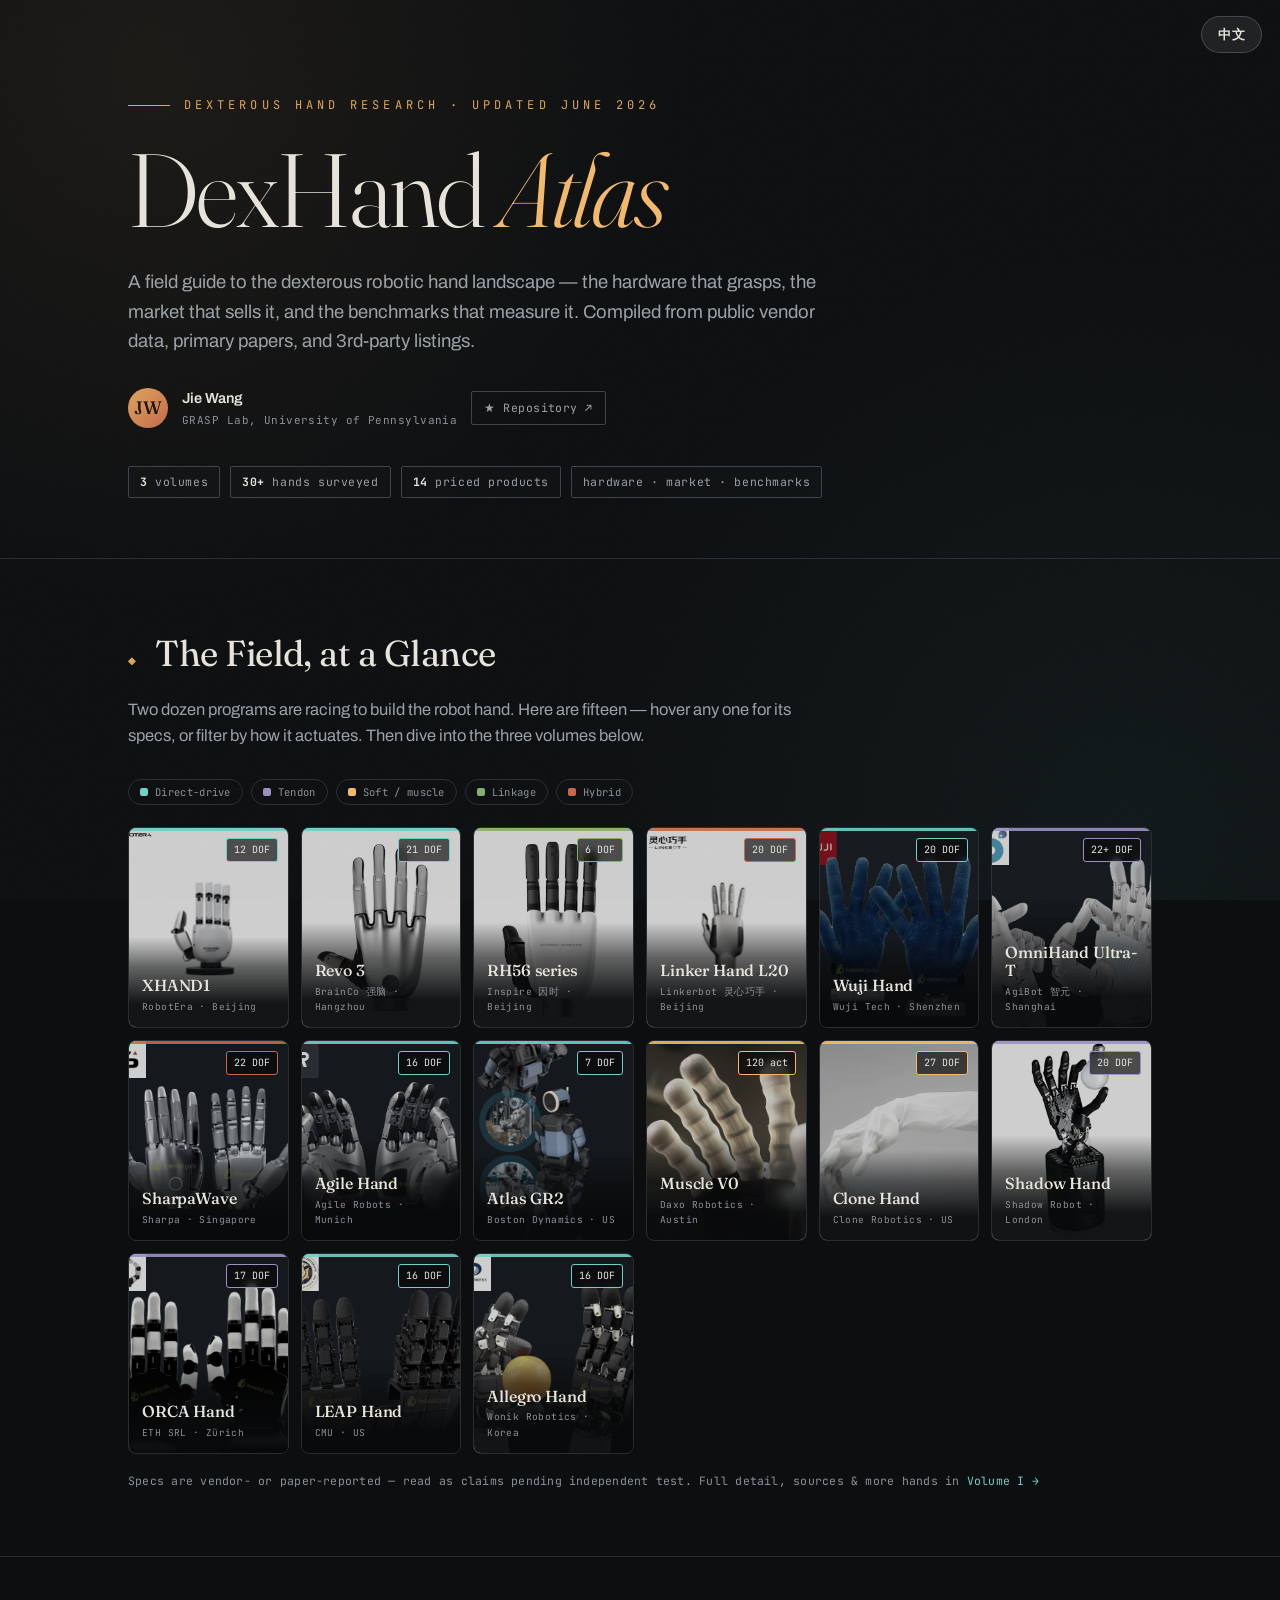
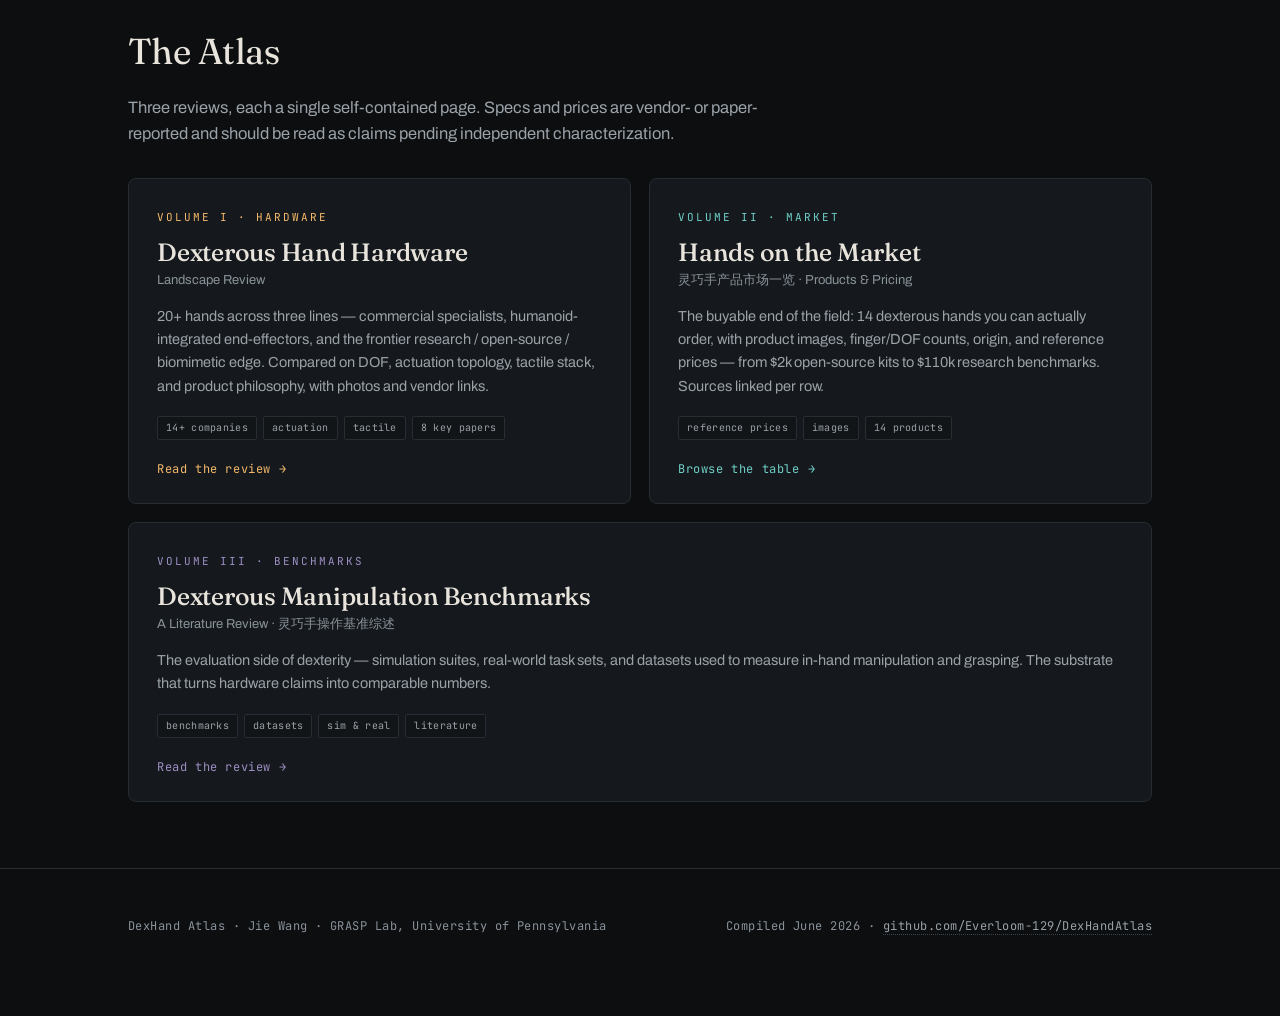
==== commit ab878728: "Add Allegro Hand to the hand wall (Shadow already present) Co-Authored-By: Claude Opus 4.8 (1M conte" ====
--- a/index.html
+++ b/index.html
@@ -233,7 +233,7 @@
 <section>
   <div class="wrap reveal">
     <div class="sec-head"><span class="sec-num">◆</span><h2>The Field, at a Glance</h2></div>
-    <p class="lead">Two dozen programs are racing to build the robot hand. Here are fourteen — hover any one for its specs, or filter by how it actuates. Then dive into the three volumes below.</p>
+    <p class="lead">Two dozen programs are racing to build the robot hand. Here are fifteen — hover any one for its specs, or filter by how it actuates. Then dive into the three volumes below.</p>
     <div class="wall-head">
       <div class="legend">
         <button data-filter="direct" aria-pressed="false" style="--lc:var(--cyan)"><i></i>Direct-drive</button>
@@ -341,6 +341,13 @@
         <span class="dof">16 DOF</span>
         <div class="cap"><span class="nm">LEAP Hand</span><span class="og">CMU · US</span>
           <div class="specs"><span class="act">Direct-drive · open-source</span><span class="nt">&lt;$2,000 · ~3 hr build · the research landmark</span></div></div>
+      </a>
+
+      <a class="hand" data-act="direct" style="--ha:var(--cyan)" href="dexhand_hardware_review.html" aria-label="Allegro Hand by Wonik Robotics, 16 DOF, direct drive">
+        <img src="images/allegro.webp" alt="Allegro Hand by Wonik Robotics" loading="lazy">
+        <span class="dof">16 DOF</span>
+        <div class="cap"><span class="nm">Allegro Hand</span><span class="og">Wonik Robotics · Korea</span>
+          <div class="specs"><span class="act">Direct-drive</span><span class="nt">Default RL / sim2real platform · NVIDIA DeXtreme</span></div></div>
       </a>
     </div>
 
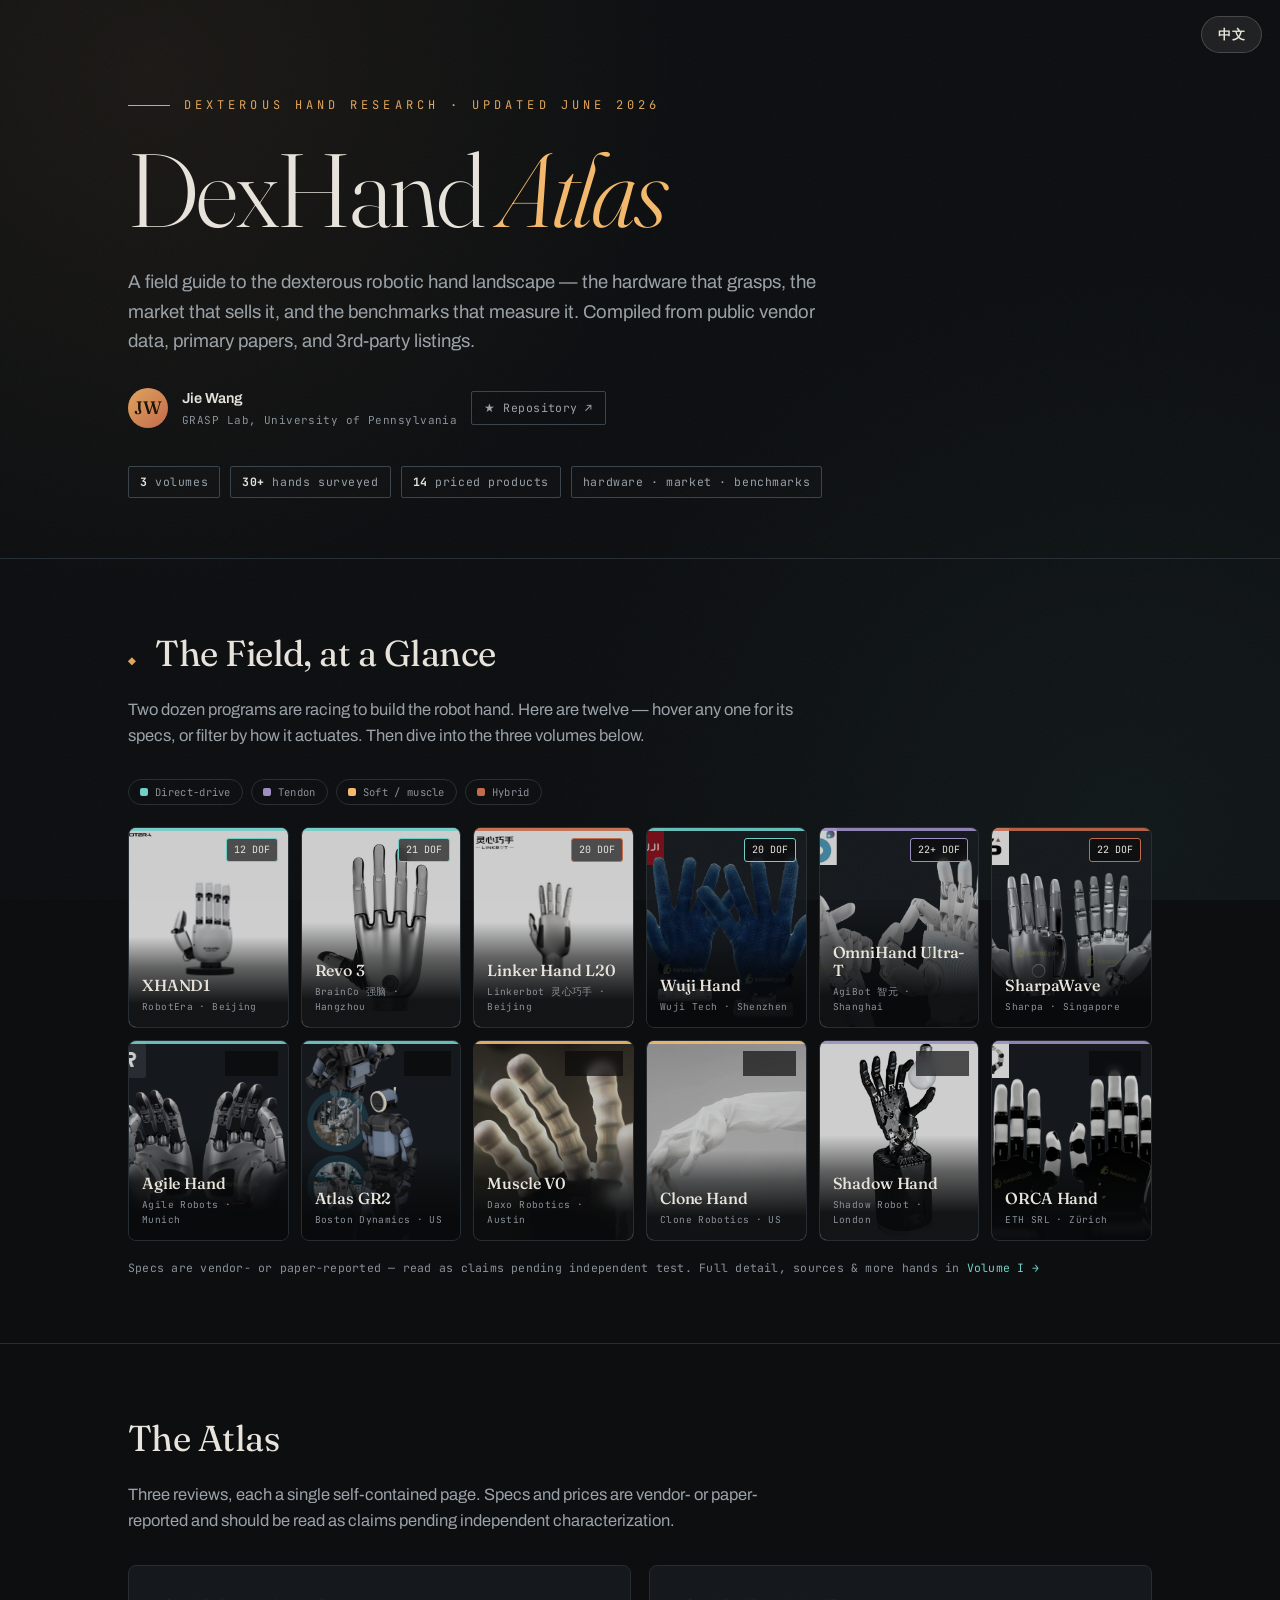
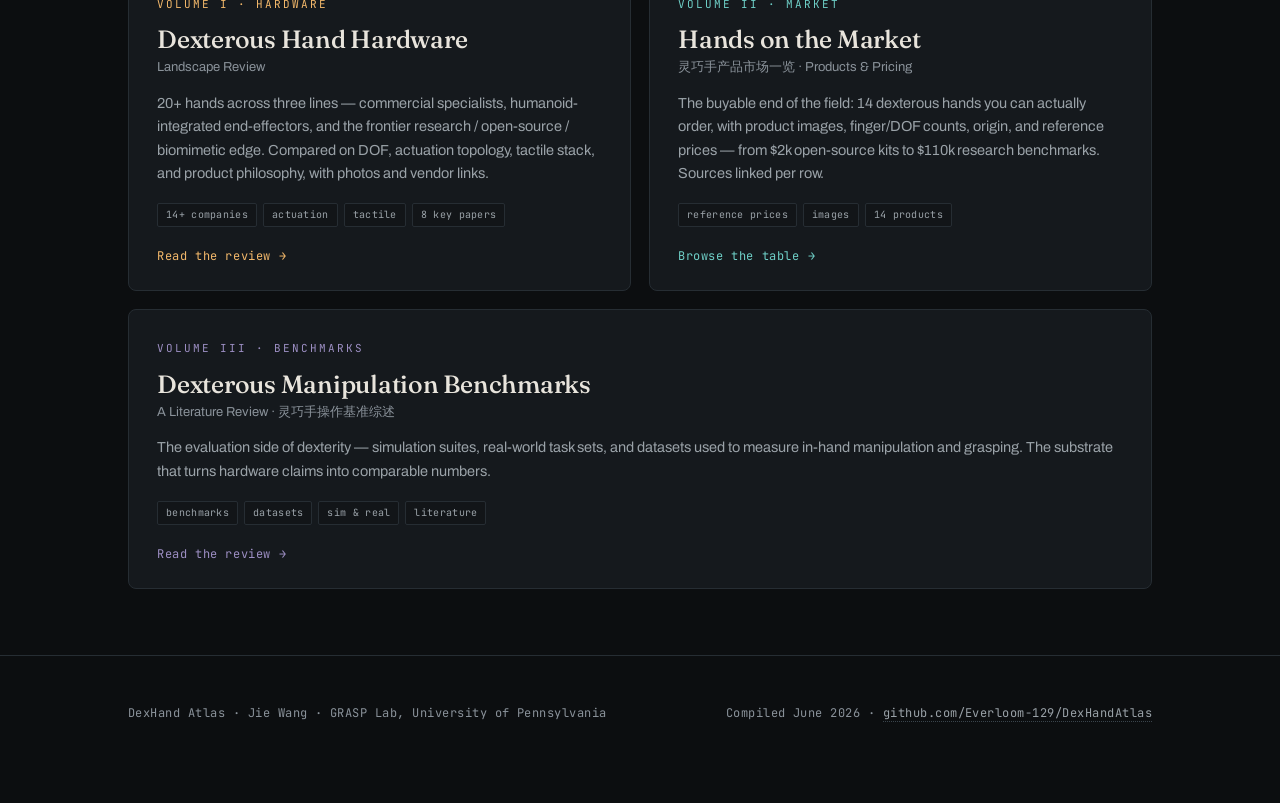
==== commit 9d34acd1: "Trim hand wall to 12: drop RH56, LEAP, Allegro Also remove the now-empty Linkage filter chip.  Co-Au" ====
--- a/index.html
+++ b/index.html
@@ -233,13 +233,12 @@
 <section>
   <div class="wrap reveal">
     <div class="sec-head"><span class="sec-num">◆</span><h2>The Field, at a Glance</h2></div>
-    <p class="lead">Two dozen programs are racing to build the robot hand. Here are fifteen — hover any one for its specs, or filter by how it actuates. Then dive into the three volumes below.</p>
+    <p class="lead">Two dozen programs are racing to build the robot hand. Here are twelve — hover any one for its specs, or filter by how it actuates. Then dive into the three volumes below.</p>
     <div class="wall-head">
       <div class="legend">
         <button data-filter="direct" aria-pressed="false" style="--lc:var(--cyan)"><i></i>Direct-drive</button>
         <button data-filter="tendon" aria-pressed="false" style="--lc:var(--violet)"><i></i>Tendon</button>
         <button data-filter="soft" aria-pressed="false" style="--lc:var(--amber-bright)"><i></i>Soft / muscle</button>
-        <button data-filter="link" aria-pressed="false" style="--lc:var(--green)"><i></i>Linkage</button>
         <button data-filter="mixed" aria-pressed="false" style="--lc:var(--rust)"><i></i>Hybrid</button>
       </div>
     </div>
@@ -259,13 +258,6 @@
           <div class="specs"><span class="act">Direct, backdrivable</span><span class="nt">70 N · full-palm visuo-tactile · BCI heritage</span></div></div>
       </a>
 
-      <a class="hand" data-act="link" style="--ha:var(--green)" href="dexhand_hardware_review.html" aria-label="RH56 series by Inspire, 6 DOF, linear-servo linkage">
-        <img src="images/inspire-rh56h1.webp" alt="RH56 dexterous hand by Inspire" loading="lazy">
-        <span class="dof">6 DOF</span>
-        <div class="cap"><span class="nm">RH56 series</span><span class="og">Inspire 因时 · Beijing</span>
-          <div class="specs"><span class="act">Linear-servo linkage</span><span class="nt">Ubiquitous on Unitree G1/H1 · mature</span></div></div>
-      </a>
-
       <a class="hand" data-act="mixed" style="--ha:var(--rust)" href="dexhand_hardware_review.html" aria-label="Linker Hand L20 by Linkerbot, 20 DOF, hybrid actuation">
         <img src="images/linker-l20.jpg" alt="Linker Hand L20 by Linkerbot" loading="lazy">
         <span class="dof">20 DOF</span>
@@ -336,19 +328,6 @@
           <div class="specs"><span class="act">Tendon · open-source</span><span class="nt">&lt;2,000 CHF · assembled in &lt;8 hours</span></div></div>
       </a>
 
-      <a class="hand" data-act="direct" style="--ha:var(--cyan)" href="dexhand_hardware_review.html" aria-label="LEAP Hand by CMU, 16 DOF, direct drive open source">
-        <img src="images/leap.webp" alt="LEAP Hand by CMU" loading="lazy">
-        <span class="dof">16 DOF</span>
-        <div class="cap"><span class="nm">LEAP Hand</span><span class="og">CMU · US</span>
-          <div class="specs"><span class="act">Direct-drive · open-source</span><span class="nt">&lt;$2,000 · ~3 hr build · the research landmark</span></div></div>
-      </a>
-
-      <a class="hand" data-act="direct" style="--ha:var(--cyan)" href="dexhand_hardware_review.html" aria-label="Allegro Hand by Wonik Robotics, 16 DOF, direct drive">
-        <img src="images/allegro.webp" alt="Allegro Hand by Wonik Robotics" loading="lazy">
-        <span class="dof">16 DOF</span>
-        <div class="cap"><span class="nm">Allegro Hand</span><span class="og">Wonik Robotics · Korea</span>
-          <div class="specs"><span class="act">Direct-drive</span><span class="nt">Default RL / sim2real platform · NVIDIA DeXtreme</span></div></div>
-      </a>
     </div>
 
     <p class="wall-foot">Specs are vendor- or paper-reported — read as claims pending independent test. Full detail, sources &amp; more hands in <a href="dexhand_hardware_review.html">Volume I →</a></p>
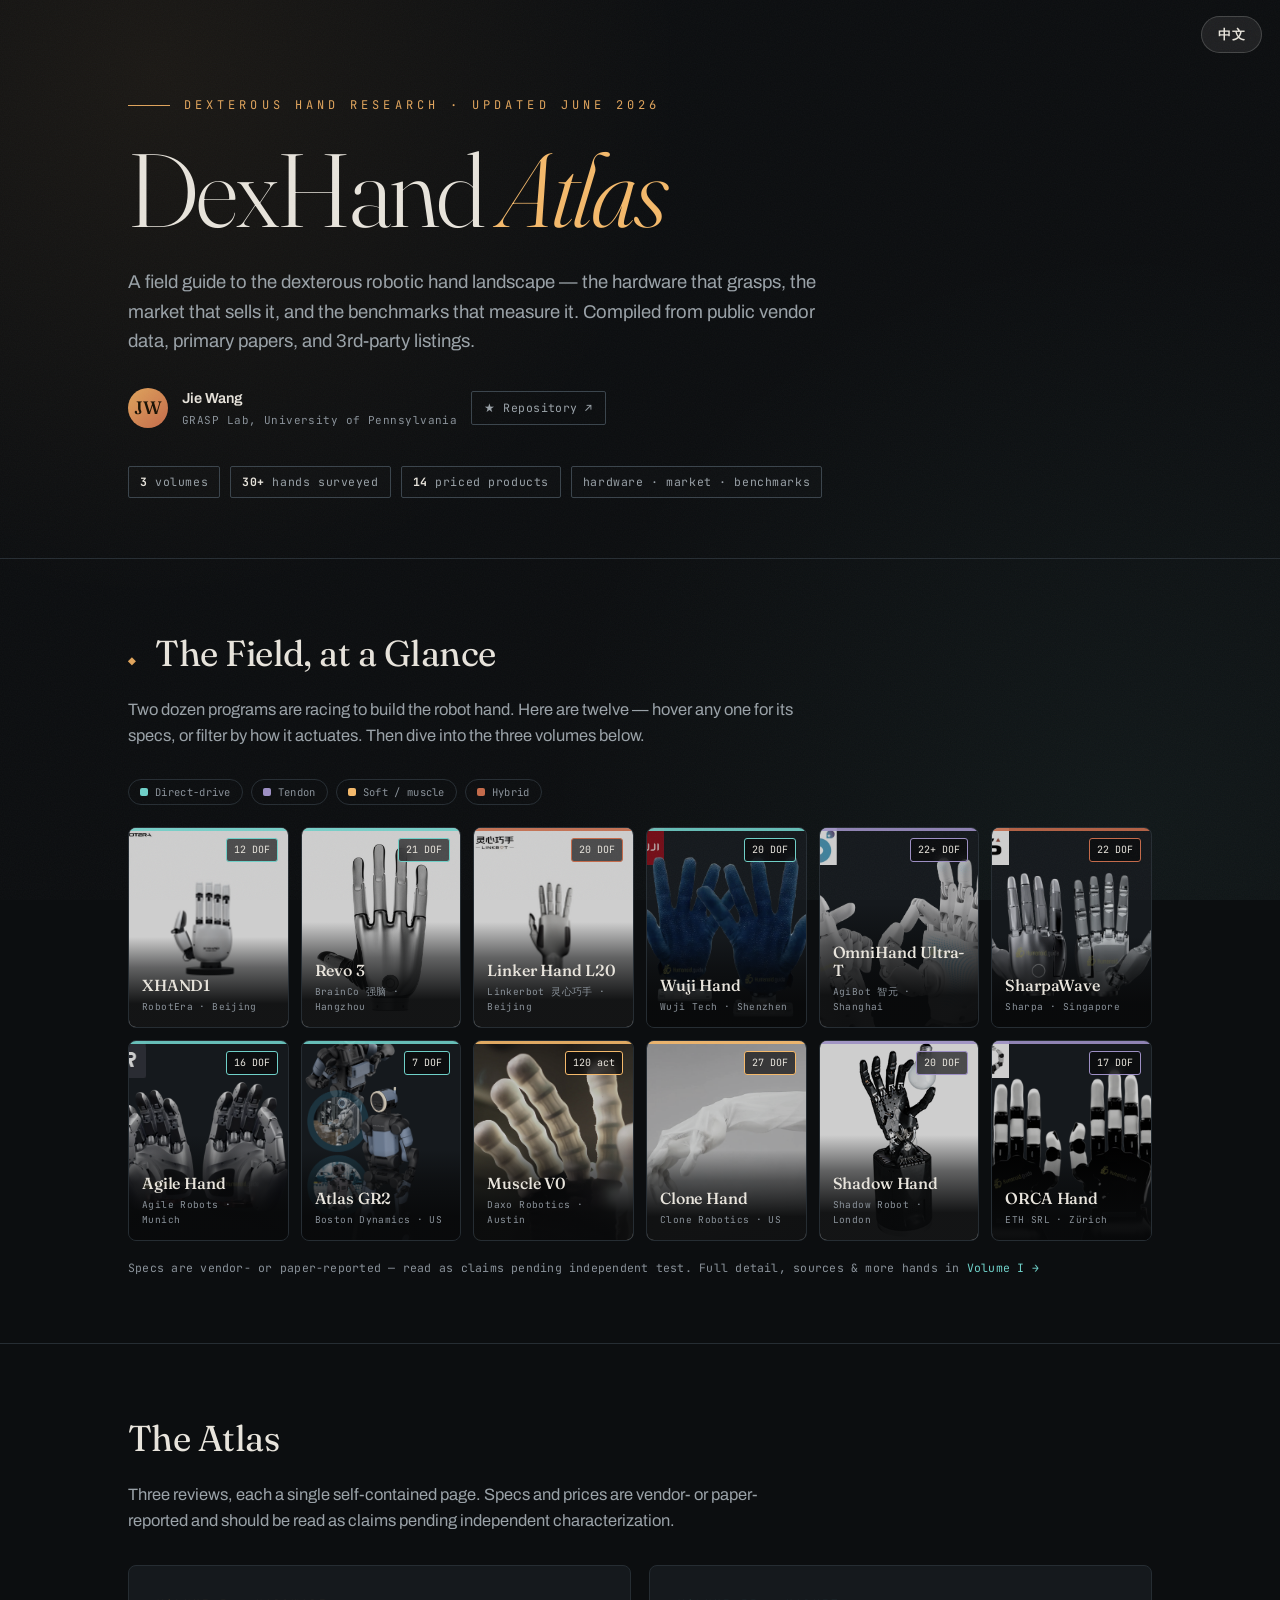
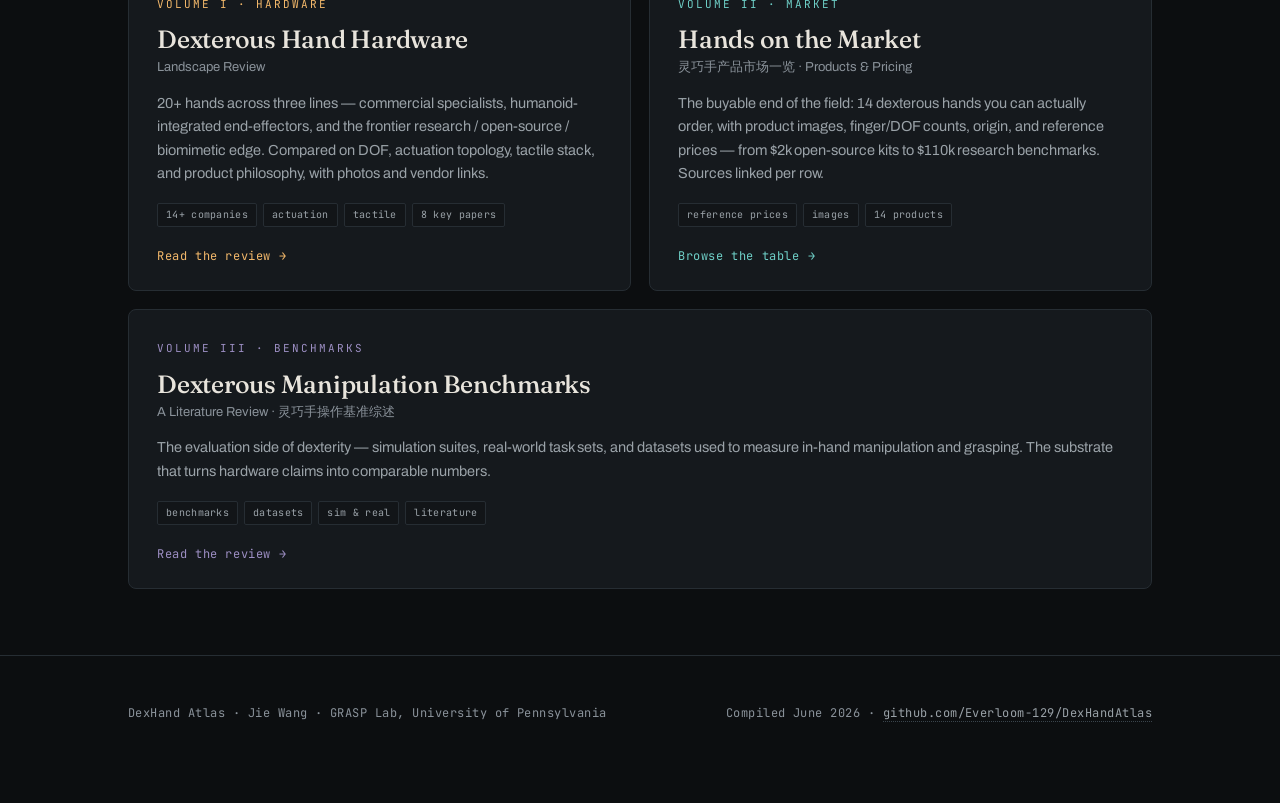
==== commit 4d437593: "Add origami/CyberOne/Memo photos; mark Muscle V0 soft+tendon - Wire origami.jpg into Origami Robotic" ====
--- a/index.html
+++ b/index.html
@@ -300,7 +300,7 @@
           <div class="specs"><span class="act">Electric · 3 fingers</span><span class="nt">Backward-bending fingers · Hyundai pilots</span></div></div>
       </a>
 
-      <a class="hand" data-act="soft" style="--ha:var(--amber-bright)" href="dexhand_hardware_review.html" aria-label="Muscle V0 by Daxo, 108 to 120 actuators, soft redundant tendon">
+      <a class="hand" data-act="soft tendon" style="--ha:var(--amber-bright)" href="dexhand_hardware_review.html" aria-label="Muscle V0 by Daxo, 108 to 120 actuators, soft redundant tendon">
         <img src="images/daxo.jpg" alt="Muscle V0 hand by Daxo Robotics" loading="lazy">
         <span class="dof">120 act</span>
         <div class="cap"><span class="nm">Muscle V0</span><span class="og">Daxo Robotics · Austin</span>
@@ -393,7 +393,7 @@
       if(on){wall.classList.remove('filtered');wall.querySelectorAll('.hand').forEach(h=>h.classList.remove('match'));return;}
       btn.setAttribute('aria-pressed','true');
       wall.classList.add('filtered');
-      wall.querySelectorAll('.hand').forEach(h=>h.classList.toggle('match',h.dataset.act===btn.dataset.filter));
+      wall.querySelectorAll('.hand').forEach(h=>h.classList.toggle('match',h.dataset.act.split(' ').includes(btn.dataset.filter)));
     });
   });
 </script>
